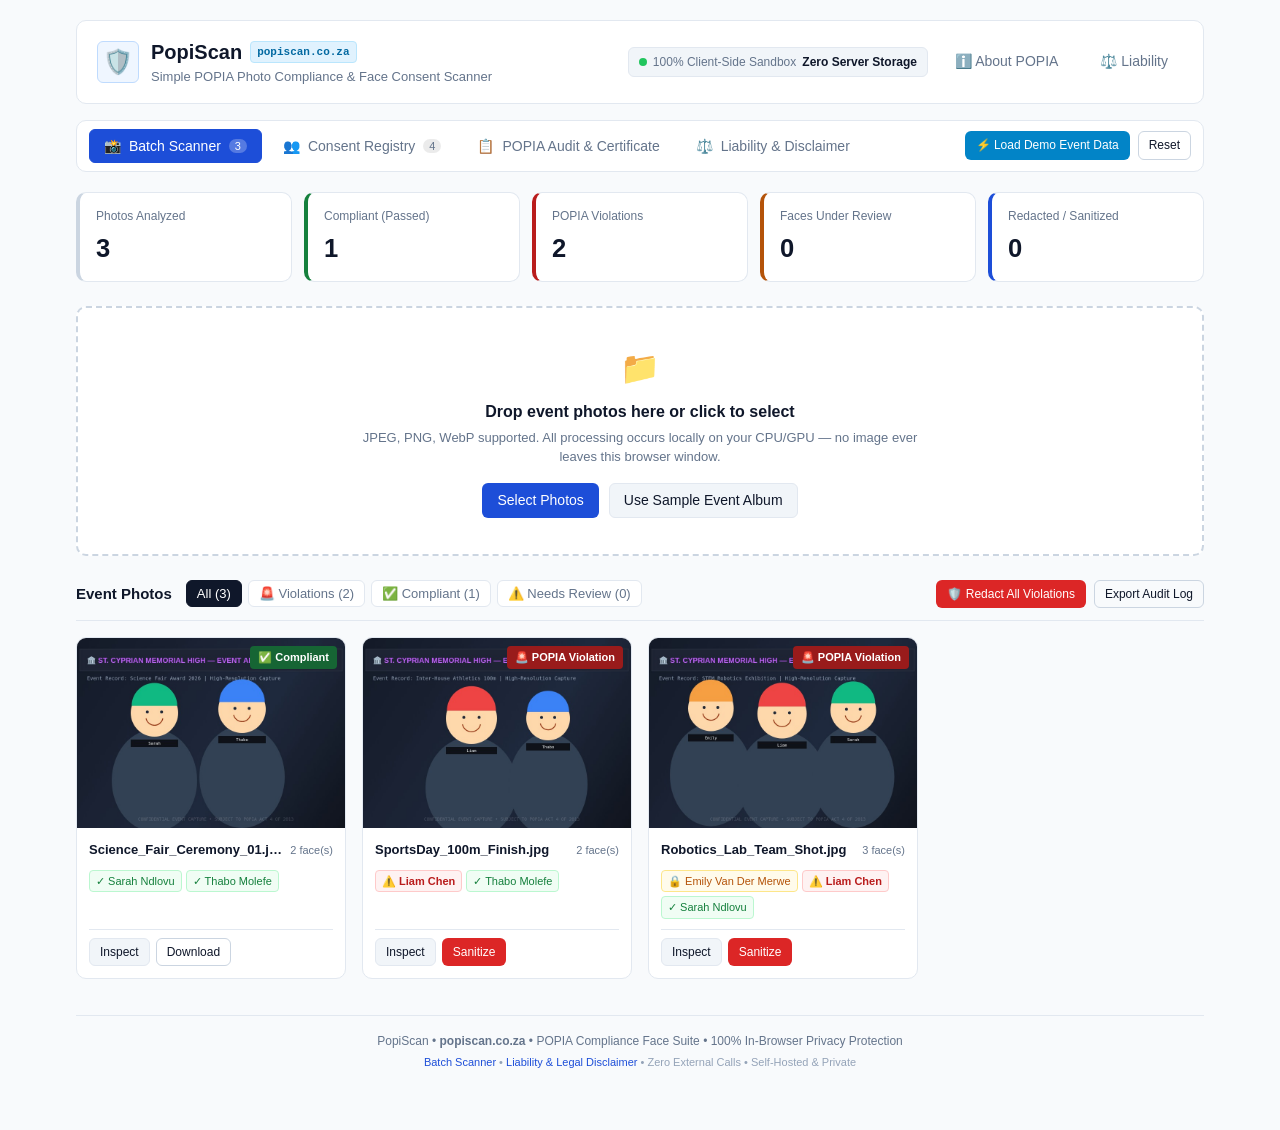
==== site/index.html @ 1ccc49dd "feat: initial commit for popiscan - 100% client-side POPIA compliance scanner" ====
<!DOCTYPE html>
<html lang="en">
<head>
  <meta charset="UTF-8">
  <meta name="viewport" content="width=device-width, initial-scale=1.0">
  <title>PopiScan — POPIA Photo Compliance & Face Consent Scanner</title>
  <meta name="description" content="Simple client-side POPIA photo consent tracker and face compliance scanner. 100% in-browser processing — zero photos or biometric data leave your device.">
  <link rel="stylesheet" href="css/style.css?v=2">
</head>
<body>
  <div class="app-shell">
    <!-- Masthead -->
    <header class="masthead">
      <div class="masthead-inner">
        <div class="brand">
          <div class="brand-icon">🛡️</div>
          <div>
            <div class="brand-name">PopiScan <span class="brand-tag">popiscan.co.za</span></div>
            <div class="brand-sub">Simple POPIA Photo Compliance & Face Consent Scanner</div>
          </div>
        </div>
        <div class="header-status">
          <div class="privacy-badge">
            <span class="status-pulse"></span>
            <span>100% Client-Side Sandbox</span>
            <span class="privacy-pill">Zero Server Storage</span>
          </div>
          <button id="btn-about" class="btn btn-ghost" title="About & Architecture">ℹ️ About POPIA</button>
          <a href="liability.html" class="btn btn-ghost" title="Legal Disclaimer & Liability Notice">⚖️ Liability</a>
        </div>
      </div>
    </header>

    <!-- Navigation Bar / Mode Tabs -->
    <nav class="subnav">
      <div class="nav-tabs">
        <button class="tab-btn active" data-tab="scanner">
          <span class="tab-icon">📸</span> Batch Scanner
          <span id="badge-scanned-count" class="tab-badge">0</span>
        </button>
        <button class="tab-btn" data-tab="roster">
          <span class="tab-icon">👥</span> Consent Registry
          <span id="badge-roster-count" class="tab-badge">0</span>
        </button>
        <button class="tab-btn" data-tab="audit">
          <span class="tab-icon">📋</span> POPIA Audit & Certificate
        </button>
        <button class="tab-btn" data-tab="liability">
          <span class="tab-icon">⚖️</span> Liability &amp; Disclaimer
        </button>
      </div>
      <div class="quick-actions">
        <button id="btn-load-demo" class="btn btn-accent btn-sm">⚡ Load Demo Event Data</button>
        <button id="btn-clear-all" class="btn btn-outline btn-sm">Reset</button>
      </div>
    </nav>

    <!-- Metrics Bar -->
    <section class="metrics-bar">
      <div class="metric-card">
        <span class="metric-label">Photos Analyzed</span>
        <span id="metric-total-photos" class="metric-val">0</span>
      </div>
      <div class="metric-card metric-success">
        <span class="metric-label">Compliant (Passed)</span>
        <span id="metric-passed-photos" class="metric-val">0</span>
      </div>
      <div class="metric-card metric-danger">
        <span class="metric-label">POPIA Violations</span>
        <span id="metric-violation-photos" class="metric-val">0</span>
      </div>
      <div class="metric-card metric-warning">
        <span class="metric-label">Faces Under Review</span>
        <span id="metric-unknown-faces" class="metric-val">0</span>
      </div>
      <div class="metric-card metric-info">
        <span class="metric-label">Redacted / Sanitized</span>
        <span id="metric-redacted-photos" class="metric-val">0</span>
      </div>
    </section>

    <!-- Main Content Panels -->
    <main class="main-content">
      <!-- TAB 1: BATCH SCANNER -->
      <section id="panel-scanner" class="tab-panel active">
        <!-- Upload Zone -->
        <div class="upload-container">
          <div id="drop-zone" class="drop-zone">
            <div class="drop-icon">📁</div>
            <div class="drop-title">Drop event photos here or click to select</div>
            <p class="drop-desc">JPEG, PNG, WebP supported. All processing occurs locally on your CPU/GPU — no image ever leaves this browser window.</p>
            <div class="drop-buttons">
              <label for="file-input" class="btn btn-primary">
                <span>Select Photos</span>
                <input type="file" id="file-input" multiple accept="image/*" style="display: none;">
              </label>
              <button id="btn-demo-photos-only" class="btn btn-secondary">Use Sample Event Album</button>
            </div>
          </div>
        </div>

        <!-- Scanning Progress Bar -->
        <div id="scan-progress-container" class="progress-bar-container" style="display: none;">
          <div class="progress-label">
            <span id="scan-progress-text">Scanning faces across photos...</span>
            <span id="scan-progress-pct">0%</span>
          </div>
          <div class="progress-track">
            <div id="scan-progress-fill" class="progress-fill" style="width: 0%;"></div>
          </div>
        </div>

        <!-- Filter / Filter Controls -->
        <div class="toolbar">
          <div class="toolbar-left">
            <span class="toolbar-title">Event Photos</span>
            <div class="filter-group">
              <button class="btn-filter active" data-filter="all">All (<span id="filter-count-all">0</span>)</button>
              <button class="btn-filter" data-filter="violation">🚨 Violations (<span id="filter-count-violation">0</span>)</button>
              <button class="btn-filter" data-filter="passed">✅ Compliant (<span id="filter-count-passed">0</span>)</button>
              <button class="btn-filter" data-filter="review">⚠️ Needs Review (<span id="filter-count-review">0</span>)</button>
            </div>
          </div>
          <div class="toolbar-right">
            <button id="btn-bulk-redact" class="btn btn-danger btn-sm" disabled>🛡️ Redact All Violations</button>
            <button id="btn-export-audit-top" class="btn btn-outline btn-sm">Export Audit Log</button>
          </div>
        </div>

        <!-- Photo Grid -->
        <div id="photo-grid" class="photo-grid">
          <div class="empty-state">
            <div class="empty-icon">📷</div>
            <div class="empty-title">No photos loaded yet</div>
            <p class="empty-desc">Upload photos above or click <strong>"Load Demo Event Data"</strong> to test the real-time compliance scanner with preconfigured sample subjects and event pictures.</p>
          </div>
        </div>
      </section>

      <!-- TAB 2: CONSENT REGISTRY (ROSTER) -->
      <section id="panel-roster" class="tab-panel">
        <div class="roster-header">
          <div>
            <h2>POPIA Consent Registry</h2>
            <p class="section-desc">Manage individuals, minors, and their formal photo consent preferences (Section 11 & Section 35 POPIA).</p>
          </div>
          <div class="roster-actions">
            <button id="btn-add-subject-modal" class="btn btn-primary btn-sm">+ Register Subject</button>
            <button id="btn-load-sample-roster" class="btn btn-outline btn-sm">Reload Default Roster</button>
          </div>
        </div>

        <!-- Roster Search & Stats -->
        <div class="roster-filters">
          <input type="text" id="roster-search" class="input-search" placeholder="Search subjects by name or ID...">
          <div class="roster-legend">
            <span class="legend-item"><span class="dot dot-green"></span> Consented (Full Media)</span>
            <span class="legend-item"><span class="dot dot-amber"></span> Internal Use Only</span>
            <span class="legend-item"><span class="dot dot-red"></span> Opted Out / Restricted</span>
          </div>
        </div>

        <!-- Roster Grid -->
        <div id="roster-grid" class="roster-grid"></div>
      </section>

      <!-- TAB 3: POPIA AUDIT CERTIFICATE -->
      <section id="panel-audit" class="tab-panel">
        <div class="audit-container">
          <div class="audit-card">
            <div class="audit-header">
              <div class="audit-badge">Official Record</div>
              <h2>POPIA Compliance Verification Certificate</h2>
              <p class="audit-timestamp" id="audit-timestamp">Generated on: Sept 8, 2026</p>
            </div>

            <div class="audit-summary-grid">
              <div class="audit-item">
                <span class="audit-k">Organization / Controller</span>
                <span class="audit-v">Local Organization / School Event</span>
              </div>
              <div class="audit-item">
                <span class="audit-k">Legal Standard</span>
                <span class="audit-v">POPIA Act 4 of 2013 (RSA) & Sect 35 (Minors)</span>
              </div>
              <div class="audit-item">
                <span class="audit-k">Architectural Ingestion Model</span>
                <span class="audit-v text-success">Zero-Knowledge Client Sandbox (0 Biometrics Stored Externally)</span>
              </div>
              <div class="audit-item">
                <span class="audit-k">Compliance Status</span>
                <span id="audit-status-badge" class="badge-status">Pending Scan</span>
              </div>
            </div>

            <h3>Scan Activity & Action Log</h3>
            <div class="table-responsive">
              <table class="audit-table">
                <thead>
                  <tr>
                    <th>Photo Name</th>
                    <th>Faces Detected</th>
                    <th>Matched Subjects</th>
                    <th>Consent Result</th>
                    <th>Compliance Action</th>
                  </tr>
                </thead>
                <tbody id="audit-log-body">
                  <tr>
                    <td colspan="5" style="text-align: center; color: var(--text-muted);">No scan logs yet. Run a batch scan to populate audit data.</td>
                  </tr>
                </tbody>
              </table>
            </div>

            <!-- Statutory Compliance & Liability Notice -->
            <div class="legal-alert-box" style="margin-top: 24px; margin-bottom: 20px;">
              <div class="legal-alert-title">
                <span>⚠️</span>
                <span>Statutory Compliance &amp; Operational Liability Notice</span>
              </div>
              <div class="legal-alert-desc">
                This verification certificate and log are generated purely as an operational tracking aid on an <strong>"AS IS"</strong> basis without warranty. This system does not constitute formal legal counsel or statutory clearance under South African POPIA Act 4 of 2013. The responsible party bears sole legal liability for media publication, guardian consent, and records veracity.
                <a href="liability.html" target="_blank" class="footer-link" style="font-weight: 600; margin-left: 4px;">Read Full Liability Disclaimer &rarr;</a>
              </div>
            </div>

            <div class="audit-footer-actions">
              <button id="btn-download-audit-json" class="btn btn-outline">Export Audit JSON</button>
              <button id="btn-print-audit" class="btn btn-primary">Print / Save as PDF Certificate</button>
            </div>
          </div>
        </div>
      </section>

      <!-- TAB 4: LEGAL & LIABILITY DISCLAIMER -->
      <section id="panel-liability" class="tab-panel">
        <div class="legal-container">
          <div class="legal-card">
            <div class="legal-header">
              <div style="display: flex; justify-content: space-between; align-items: flex-start; flex-wrap: wrap; gap: 10px;">
                <div>
                  <span class="legal-badge">Legal Notice &amp; Terms of Use</span>
                  <h2>Legal Disclaimer &amp; Limitation of Liability</h2>
                  <p class="legal-subtitle">Standard Operational Disclaimer, Algorithmic Limits &amp; POPIA Act 4 of 2013 Notice</p>
                </div>
                <a href="liability.html" target="_blank" class="btn btn-outline btn-sm">Open Standalone Page ↗</a>
              </div>
            </div>

            <!-- Prominent Executive Warning Box -->
            <div class="legal-alert-box">
              <div class="legal-alert-title">
                <span>⚠️</span>
                <span>Plain-Language Notice: Don't Rely Blindly On This — It's Just To Help (As-Is)</span>
              </div>
              <div class="legal-alert-desc">
                <strong>PopiScan is provided strictly on an "AS IS" and "AS AVAILABLE" basis without warranty of any kind.</strong> It is designed to assist event organizers, schools, and photographers with internal consent bookkeeping. It is <em>not</em> legal advice, <em>not</em> a substitute for an Information Officer audit, and provides <em>no statutory warranty or immunity</em>. Facial detection is probabilistic and subject to false negatives. You and your organization are solely responsible for obtaining valid consent and deciding which photos are published.
              </div>
            </div>

            <div class="legal-section">
              <h3>1. Provision of Software "As Is" &amp; No Warranty</h3>
              <p>PopiScan (popiscan.co.za) is provided free of charge on an <strong>"AS IS"</strong> and <strong>"AS AVAILABLE"</strong> basis. The authors and operators disclaim all express, implied, and statutory warranties, including warranties of merchantability, fitness for a particular purpose, non-infringement, algorithmic accuracy, and uninterrupted operation.</p>
              <div class="legal-caps-box">
                YOU ASSUME TOTAL RESPONSIBILITY AND RISK FOR YOUR USE OF THIS SOFTWARE. NO WARRANTY IS MADE THAT SCANNING WILL DETECT EVERY FACE OR MEET REGULATORY REQUIREMENTS.
              </div>
            </div>

            <div class="legal-section">
              <h3>2. Operational Aid Only — Not Legal Advice</h3>
              <p>PopiScan is not a law firm or registered regulatory body. Status badges ("Compliant", "Violation", "Review") and generated audit certificates reflect automated heuristics evaluated against local inputs. They do not constitute official statutory certification or legal advice under the Protection of Personal Information Act 4 of 2013 (POPIA).</p>
            </div>

            <div class="legal-section">
              <h3>3. Algorithmic Limitations &amp; Inherent Probabilistic Nature</h3>
              <p>In-browser face detection (Viola-Jones / Haar cascades) is probabilistic. False negatives (missed faces due to lighting, angles, occlusions, sunglasses, headwear, or crowds) and false positives can occur. <strong>Mandatory human visual inspection is required</strong> before publishing or distributing any photograph.</p>
            </div>

            <div class="legal-section">
              <h3>4. Sole Responsibility of the User ("Responsible Party")</h3>
              <p>Under POPIA Section 1, your organization is the legal <strong>Responsible Party</strong>. You hold sole accountability for verifying parental consent for minors (Section 35), managing consent records, honoring opt-outs, and making publishing decisions.</p>
            </div>

            <div class="legal-section">
              <h3>5. Comprehensive Limitation of Liability</h3>
              <p>Under no legal theory (contract, delict, negligence, or statute) shall the developers, contributors, or hosts of PopiScan be liable for:</p>
              <ul>
                <li>Administrative fines or enforcement actions by the Information Regulator of South Africa (including Section 109 fines up to R10,000,000);</li>
                <li>Civil claims, privacy infringement damages, or lawsuits under Section 99 of POPIA;</li>
                <li>Legal defense costs, lost profits, business interruption, or emotional distress damages.</li>
              </ul>
            </div>

            <div class="legal-section">
              <h3>6. 100% Client-Side Architecture &amp; Zero Data Retention</h3>
              <p>All photo processing, face detection, and redaction occur 100% within your web browser's local sandbox memory. No photos, biometric descriptors, or roster records are ever transmitted to or stored on our servers. The site operators never possess your data and are not an "Operator" under POPIA.</p>
            </div>

            <div style="border-top: 1px solid var(--border); padding-top: 16px; display: flex; justify-content: space-between; align-items: center; flex-wrap: wrap; gap: 10px;">
              <a href="liability.html" target="_blank" class="footer-link" style="font-size: 13px; font-weight: 600;">View Complete Legal Terms &amp; Full Text &rarr;</a>
              <button onclick="window.print()" class="btn btn-outline btn-sm">🖨️ Print Disclaimer</button>
            </div>
          </div>
        </div>
      </section>
    </main>

    <!-- Photo Detail / Inspector Modal -->
    <div id="modal-inspector" class="modal-backdrop" style="display: none;">
      <div class="modal-dialog modal-lg">
        <div class="modal-header">
          <div>
            <h3 id="modal-photo-title">Photo Inspector</h3>
            <span id="modal-photo-badge" class="badge-status">Status</span>
          </div>
          <button id="modal-close" class="modal-close-btn">&times;</button>
        </div>
        <div class="modal-body inspector-body">
          <div class="inspector-canvas-wrap">
            <canvas id="inspector-canvas"></canvas>
          </div>
          <div class="inspector-sidebar">
            <h4>Detected Faces</h4>
            <div id="inspector-face-list" class="face-list"></div>
            <div class="redaction-controls">
              <h4>Sanitization & Redaction</h4>
              <p class="control-desc">Instantly blur or mask non-consenting individuals to make this photo POPIA compliant for public release.</p>
              <div class="redact-btn-group">
                <button id="btn-redact-blur" class="btn btn-outline btn-sm">Blur Faces</button>
                <button id="btn-redact-mask" class="btn btn-outline btn-sm">Black Bar</button>
                <button id="btn-redact-pixel" class="btn btn-outline btn-sm">Pixelate</button>
                <button id="btn-redact-reset" class="btn btn-ghost btn-sm">Reset</button>
              </div>
              <button id="btn-download-inspected" class="btn btn-primary" style="width: 100%; margin-top: 12px;">⬇️ Download Compliant Photo</button>
            </div>
          </div>
        </div>
      </div>
    </div>

    <!-- Add Subject Modal -->
    <div id="modal-add-subject" class="modal-backdrop" style="display: none;">
      <div class="modal-dialog">
        <div class="modal-header">
          <h3>Register Subject Consent</h3>
          <button id="modal-add-close" class="modal-close-btn">&times;</button>
        </div>
        <form id="form-add-subject" class="modal-body form-body">
          <div class="form-group">
            <label for="sub-name">Full Name</label>
            <input type="text" id="sub-name" class="form-input" placeholder="e.g. Liam Chen" required>
          </div>
          <div class="form-group">
            <label for="sub-id">Identifier / Roll / Student ID</label>
            <input type="text" id="sub-id" class="form-input" placeholder="e.g. STU-2026-088" required>
          </div>
          <div class="form-group">
            <label for="sub-consent">POPIA Consent Preference</label>
            <select id="sub-consent" class="form-input">
              <option value="RESTRICTED">❌ RESTRICTED (Withheld / Do Not Photograph)</option>
              <option value="CONSENTED" selected>✅ CONSENTED (Full Media Release)</option>
              <option value="INTERNAL_ONLY">⚠️ INTERNAL ONLY (Internal Yearbook / School Only)</option>
            </select>
          </div>
          <div class="form-group">
            <label for="sub-notes">Consent Notes / Legal Guardian</label>
            <input type="text" id="sub-notes" class="form-input" placeholder="e.g. Parent requested opt-out under Section 35">
          </div>
          <div class="form-group">
            <label>Reference Face Photo</label>
            <input type="file" id="sub-photo-input" accept="image/*" class="form-input">
            <div id="sub-photo-preview" class="avatar-preview-box">No photo chosen</div>
          </div>
          <div class="form-actions">
            <button type="button" id="btn-cancel-add-subject" class="btn btn-ghost">Cancel</button>
            <button type="submit" class="btn btn-primary">Save to Registry</button>
          </div>
        </form>
      </div>
    </div>

    <!-- About / POPIA Architecture Modal -->
    <div id="modal-about" class="modal-backdrop" style="display: none;">
      <div class="modal-dialog">
        <div class="modal-header">
          <h3>Why Browser-First POPIA Compliance?</h3>
          <button id="modal-about-close" class="modal-close-btn">&times;</button>
        </div>
        <div class="modal-body about-content">
          <p><strong>PopiScan</strong> (popiscan.co.za) is built on a 100% zero-knowledge client architecture:</p>
          <ul class="about-points">
            <li><strong>Zero Server Liability:</strong> Traditional face recognition requires uploading sensitive biometric images of children and staff to a cloud server, creating massive POPIA Section 19 security risk and data breach liability.</li>
            <li><strong>100% Client-Side Processing:</strong> All facial feature detection, matching against your local roster, and privacy redaction happen strictly within your browser sandbox via WebAssembly and HTML5 Canvas.</li>
            <li><strong>POPIA Section 35 Strict Adherence:</strong> Special personal information (biometric data of minors) is never transmitted across the network, stored in a remote database, or processed by third-party APIs.</li>
            <li><strong>Immediate Anonymization:</strong> Flagged non-consenting individuals can be blurred, masked, or pixelated in one click before event photos are published or shared.</li>
            <li><strong>Operational Assistance Only:</strong> Provided strictly "as-is" without warranty. See our <a href="liability.html" class="footer-link">Liability &amp; Legal Disclaimer</a> for full statutory terms.</li>
          </ul>
        </div>
      </div>
    </div>

    <!-- Footer -->
    <footer class="app-footer">
      <div>PopiScan • <strong>popiscan.co.za</strong> • POPIA Compliance Face Suite • 100% In-Browser Privacy Protection</div>
      <div class="footer-links">
        <a href="index.html" class="footer-link">Batch Scanner</a> • 
        <a href="liability.html" class="footer-link">Liability &amp; Legal Disclaimer</a> • 
        <span>Zero External Calls</span> • 
        <span>Self-Hosted &amp; Private</span>
      </div>
    </footer>
  </div>

  <!-- Face Detection & Tracking Scripts -->
  <script src="js/vendor/tracking-min.js"></script>
  <script src="js/vendor/face-min.js"></script>
  <!-- Application Logic -->
  <script src="js/popia-engine.js"></script>
</body>
</html>
---- site/css/style.css ----
/* ==========================================================================
   PopiScan — Simple, Functional, What-You-See-Is-What-You-Get Stylesheet
   No flashy gimmicks, no complex CSS, fast native rendering.
   ========================================================================== */

:root {
  --bg-page: #f8fafc;
  --bg-surface: #ffffff;
  --bg-subtle: #f1f5f9;
  --border: #e2e8f0;
  --border-dark: #cbd5e1;
  
  --text: #0f172a;
  --text-muted: #64748b;
  --text-dim: #94a3b8;
  
  --primary: #1d4ed8;
  --primary-hover: #1e40af;
  --primary-light: #eff6ff;
  
  --success: #15803d;
  --success-bg: #f0fdf4;
  --success-border: #bbf7d0;
  
  --danger: #b91c1c;
  --danger-bg: #fef2f2;
  --danger-border: #fecaca;
  
  --warning: #b45309;
  --warning-bg: #fffbeb;
  --warning-border: #fde68a;
  
  --radius: 6px;
  --radius-lg: 10px;
  --font: -apple-system, BlinkMacSystemFont, "Segoe UI", Roboto, Helvetica, Arial, sans-serif;
  --mono: ui-monospace, SFMono-Regular, Menlo, Monaco, Consolas, monospace;
}

*, *::before, *::after {
  box-sizing: border-box;
  margin: 0;
  padding: 0;
}

body {
  font-family: var(--font);
  background-color: var(--bg-page);
  color: var(--text);
  line-height: 1.5;
  font-size: 15px;
  -webkit-font-smoothing: antialiased;
}

/* Remove decorative background grid */
.bg-grid {
  display: none !important;
}

.app-shell {
  max-width: 1160px;
  margin: 0 auto;
  padding: 20px 16px 60px;
}

/* ---------------- Header ---------------- */
.masthead {
  background: var(--bg-surface);
  border: 1px solid var(--border);
  border-radius: var(--radius-lg);
  padding: 16px 20px;
  margin-bottom: 16px;
}

.masthead-inner {
  display: flex;
  justify-content: space-between;
  align-items: center;
  flex-wrap: wrap;
  gap: 12px;
}

.brand {
  display: flex;
  align-items: center;
  gap: 12px;
}

.brand-icon {
  font-size: 24px;
  width: 42px;
  height: 42px;
  display: flex;
  align-items: center;
  justify-content: center;
  background: var(--primary-light);
  border: 1px solid #bfdbfe;
  border-radius: var(--radius);
}

.brand-name {
  font-size: 1.25rem;
  font-weight: 700;
  color: var(--text);
  display: flex;
  align-items: center;
  gap: 8px;
}

.brand-tag {
  font-size: 11px;
  font-weight: 600;
  font-family: var(--mono);
  background: #e0f2fe;
  color: #0369a1;
  padding: 2px 6px;
  border-radius: 4px;
  border: 1px solid #bae6fd;
}

.brand-sub {
  font-size: 13px;
  color: var(--text-muted);
}

.header-status {
  display: flex;
  align-items: center;
  gap: 12px;
}

.privacy-badge {
  display: inline-flex;
  align-items: center;
  gap: 6px;
  background: var(--bg-subtle);
  border: 1px solid var(--border);
  padding: 5px 10px;
  border-radius: var(--radius);
  font-size: 12px;
  color: var(--text-muted);
}

.status-pulse {
  width: 8px;
  height: 8px;
  background: #22c55e;
  border-radius: 50%;
  display: inline-block;
}

.privacy-pill {
  font-weight: 600;
  color: var(--text);
}

/* ---------------- Navigation Tabs ---------------- */
.subnav {
  display: flex;
  justify-content: space-between;
  align-items: center;
  flex-wrap: wrap;
  gap: 12px;
  margin-bottom: 20px;
  background: var(--bg-surface);
  border: 1px solid var(--border);
  border-radius: var(--radius-lg);
  padding: 8px 12px;
}

.nav-tabs {
  display: flex;
  gap: 6px;
  flex-wrap: wrap;
}

.tab-btn {
  background: transparent;
  border: 1px solid transparent;
  padding: 8px 14px;
  font-size: 14px;
  font-weight: 500;
  color: var(--text-muted);
  border-radius: var(--radius);
  cursor: pointer;
  display: inline-flex;
  align-items: center;
  gap: 8px;
}

.tab-btn:hover {
  background: var(--bg-subtle);
  color: var(--text);
}

.tab-btn.active {
  background: var(--primary);
  color: #ffffff;
  border-color: var(--primary);
}

.tab-badge {
  background: rgba(0, 0, 0, 0.08);
  font-size: 11px;
  padding: 1px 6px;
  border-radius: 10px;
}

.tab-btn.active .tab-badge {
  background: rgba(255, 255, 255, 0.25);
  color: #ffffff;
}

.quick-actions {
  display: flex;
  gap: 8px;
}

/* ---------------- Metrics Bar ---------------- */
.metrics-bar {
  display: grid;
  grid-template-columns: repeat(auto-fit, minmax(170px, 1fr));
  gap: 12px;
  margin-bottom: 24px;
}

.metric-card {
  background: var(--bg-surface);
  border: 1px solid var(--border);
  border-radius: var(--radius-lg);
  padding: 14px 16px;
  border-left: 4px solid var(--border-dark);
}

.metric-card.metric-success {
  border-left-color: var(--success);
}

.metric-card.metric-danger {
  border-left-color: var(--danger);
}

.metric-card.metric-warning {
  border-left-color: var(--warning);
}

.metric-card.metric-info {
  border-left-color: var(--primary);
}

.metric-label {
  display: block;
  font-size: 12px;
  font-weight: 500;
  color: var(--text-muted);
  margin-bottom: 4px;
}

.metric-val {
  font-size: 1.6rem;
  font-weight: 700;
  color: var(--text);
}

/* ---------------- Tab Panels ---------------- */
.tab-panel {
  display: none;
}

.tab-panel.active {
  display: block;
}

/* ---------------- Upload Zone ---------------- */
.upload-container {
  margin-bottom: 24px;
}

.drop-zone {
  background: var(--bg-surface);
  border: 2px dashed var(--border-dark);
  border-radius: var(--radius-lg);
  padding: 36px 20px;
  text-align: center;
  cursor: pointer;
  transition: border-color 0.15s, background-color 0.15s;
}

.drop-zone.dragover {
  border-color: var(--primary);
  background: var(--primary-light);
}

.drop-icon {
  font-size: 32px;
  margin-bottom: 8px;
}

.drop-title {
  font-size: 16px;
  font-weight: 600;
  color: var(--text);
  margin-bottom: 4px;
}

.drop-desc {
  font-size: 13px;
  color: var(--text-muted);
  max-width: 580px;
  margin: 0 auto 16px;
}

.drop-buttons {
  display: flex;
  justify-content: center;
  gap: 10px;
  flex-wrap: wrap;
}

/* Progress bar */
.progress-bar-container {
  background: var(--bg-surface);
  border: 1px solid var(--border);
  border-radius: var(--radius);
  padding: 12px 16px;
  margin-bottom: 20px;
}

.progress-label {
  display: flex;
  justify-content: space-between;
  font-size: 13px;
  font-weight: 500;
  margin-bottom: 8px;
}

.progress-track {
  height: 8px;
  background: var(--bg-subtle);
  border-radius: 4px;
  overflow: hidden;
}

.progress-fill {
  height: 100%;
  background: var(--primary);
  transition: width 0.2s ease;
}

/* ---------------- Toolbar ---------------- */
.toolbar {
  display: flex;
  justify-content: space-between;
  align-items: center;
  flex-wrap: wrap;
  gap: 12px;
  margin-bottom: 16px;
  padding-bottom: 12px;
  border-bottom: 1px solid var(--border);
}

.toolbar-left {
  display: flex;
  align-items: center;
  gap: 14px;
  flex-wrap: wrap;
}

.toolbar-title {
  font-weight: 600;
  font-size: 15px;
}

.filter-group {
  display: flex;
  gap: 6px;
  flex-wrap: wrap;
}

.btn-filter {
  background: var(--bg-surface);
  border: 1px solid var(--border);
  padding: 5px 10px;
  font-size: 13px;
  border-radius: var(--radius);
  color: var(--text-muted);
  cursor: pointer;
}

.btn-filter:hover {
  background: var(--bg-subtle);
  color: var(--text);
}

.btn-filter.active {
  background: var(--text);
  color: #ffffff;
  border-color: var(--text);
}

.toolbar-right {
  display: flex;
  gap: 8px;
}

/* ---------------- Photo Grid ---------------- */
.photo-grid {
  display: grid;
  grid-template-columns: repeat(auto-fill, minmax(260px, 1fr));
  gap: 16px;
}

.photo-card {
  background: var(--bg-surface);
  border: 1px solid var(--border);
  border-radius: var(--radius-lg);
  overflow: hidden;
  display: flex;
  flex-direction: column;
}

.photo-thumb-wrap {
  position: relative;
  width: 100%;
  height: 190px;
  background: #000000;
  cursor: pointer;
  overflow: hidden;
}

.photo-thumb-wrap img {
  width: 100%;
  height: 100%;
  object-fit: cover;
  display: block;
}

.photo-status-badge {
  position: absolute;
  top: 8px;
  right: 8px;
  font-size: 11px;
  font-weight: 600;
  padding: 3px 8px;
  border-radius: 4px;
}

.badge-passed {
  background: #166534;
  color: #ffffff;
}

.badge-violation {
  background: #991b1b;
  color: #ffffff;
}

.badge-review {
  background: #92400e;
  color: #ffffff;
}

.badge-redacted {
  background: #1e40af;
  color: #ffffff;
}

.photo-info {
  padding: 12px;
  display: flex;
  flex-direction: column;
  gap: 10px;
  flex: 1;
}

.photo-title-row {
  display: flex;
  justify-content: space-between;
  align-items: center;
  gap: 8px;
}

.photo-filename {
  font-size: 13px;
  font-weight: 600;
  white-space: nowrap;
  overflow: hidden;
  text-overflow: ellipsis;
}

.photo-face-count {
  font-size: 11px;
  color: var(--text-muted);
  white-space: nowrap;
}

.photo-matches-taglist {
  display: flex;
  flex-wrap: wrap;
  gap: 4px;
}

.face-tag {
  font-size: 11px;
  padding: 2px 6px;
  border-radius: 4px;
  font-weight: 500;
  display: inline-flex;
  align-items: center;
  gap: 3px;
}

.face-tag-consented {
  background: var(--success-bg);
  color: var(--success);
  border: 1px solid var(--success-border);
}

.face-tag-restricted {
  background: var(--danger-bg);
  color: var(--danger);
  border: 1px solid var(--danger-border);
  font-weight: 600;
}

.face-tag-unknown {
  background: var(--warning-bg);
  color: var(--warning);
  border: 1px solid var(--warning-border);
}

.photo-card-actions {
  margin-top: auto;
  padding-top: 8px;
  border-top: 1px solid var(--border);
  display: flex;
  gap: 6px;
}

/* ---------------- Empty State ---------------- */
.empty-state {
  grid-column: 1 / -1;
  background: var(--bg-surface);
  border: 1px solid var(--border);
  border-radius: var(--radius-lg);
  padding: 40px 20px;
  text-align: center;
}

.empty-icon {
  font-size: 36px;
  margin-bottom: 8px;
}

.empty-title {
  font-size: 16px;
  font-weight: 600;
  margin-bottom: 6px;
}

.empty-desc {
  font-size: 13px;
  color: var(--text-muted);
  max-width: 480px;
  margin: 0 auto;
}

/* ---------------- Buttons ---------------- */
.btn {
  display: inline-flex;
  align-items: center;
  justify-content: center;
  gap: 6px;
  font-family: inherit;
  font-size: 14px;
  font-weight: 500;
  padding: 8px 14px;
  border-radius: var(--radius);
  border: 1px solid transparent;
  cursor: pointer;
  text-decoration: none;
  line-height: 1.2;
}

.btn-sm {
  font-size: 12px;
  padding: 6px 10px;
}

.btn-primary {
  background: var(--primary);
  color: #ffffff;
}

.btn-primary:hover {
  background: var(--primary-hover);
}

.btn-secondary {
  background: var(--bg-subtle);
  color: var(--text);
  border-color: var(--border);
}

.btn-secondary:hover {
  background: #e2e8f0;
}

.btn-outline {
  background: transparent;
  color: var(--text);
  border-color: var(--border-dark);
}

.btn-outline:hover {
  background: var(--bg-subtle);
}

.btn-ghost {
  background: transparent;
  color: var(--text-muted);
}

.btn-ghost:hover {
  background: var(--bg-subtle);
  color: var(--text);
}

.btn-danger {
  background: #dc2626;
  color: #ffffff;
}

.btn-danger:hover {
  background: #b91c1c;
}

.btn-accent {
  background: #0284c7;
  color: #ffffff;
}

.btn-accent:hover {
  background: #0369a1;
}

.btn:disabled {
  opacity: 0.5;
  cursor: not-allowed;
}

/* ---------------- Roster Panel ---------------- */
.roster-header {
  display: flex;
  justify-content: space-between;
  align-items: center;
  flex-wrap: wrap;
  gap: 12px;
  margin-bottom: 16px;
}

.section-desc {
  font-size: 13px;
  color: var(--text-muted);
}

.roster-actions {
  display: flex;
  gap: 8px;
}

.roster-filters {
  display: flex;
  justify-content: space-between;
  align-items: center;
  flex-wrap: wrap;
  gap: 12px;
  margin-bottom: 16px;
}

.input-search {
  flex: 1;
  min-width: 240px;
  max-width: 400px;
  padding: 8px 12px;
  border: 1px solid var(--border-dark);
  border-radius: var(--radius);
  font-size: 13px;
  background: var(--bg-surface);
}

.roster-legend {
  display: flex;
  gap: 14px;
  font-size: 12px;
  color: var(--text-muted);
}

.legend-item {
  display: inline-flex;
  align-items: center;
  gap: 6px;
}

.dot {
  width: 8px;
  height: 8px;
  border-radius: 50%;
  display: inline-block;
}

.dot-green { background: var(--success); }
.dot-amber { background: var(--warning); }
.dot-red { background: var(--danger); }

.roster-grid {
  display: grid;
  grid-template-columns: repeat(auto-fill, minmax(240px, 1fr));
  gap: 12px;
}

.roster-card {
  background: var(--bg-surface);
  border: 1px solid var(--border);
  border-radius: var(--radius);
  padding: 12px;
  display: flex;
  align-items: center;
  gap: 12px;
  position: relative;
}

.roster-avatar {
  width: 46px;
  height: 46px;
  border-radius: 50%;
  object-fit: cover;
  flex-shrink: 0;
  border: 2px solid var(--border);
}

.roster-avatar.restricted {
  border-color: var(--danger);
}

.roster-avatar.consented {
  border-color: var(--success);
}

.roster-details {
  flex: 1;
  min-width: 0;
}

.roster-name {
  font-size: 14px;
  font-weight: 600;
  white-space: nowrap;
  overflow: hidden;
  text-overflow: ellipsis;
}

.roster-id {
  font-size: 11px;
  color: var(--text-muted);
  font-family: var(--mono);
}

.roster-badge {
  display: inline-block;
  margin-top: 4px;
}

.roster-btn-del {
  background: transparent;
  border: none;
  font-size: 18px;
  color: var(--text-dim);
  cursor: pointer;
  padding: 4px;
  line-height: 1;
}

.roster-btn-del:hover {
  color: var(--danger);
}

/* ---------------- Audit Certificate Panel ---------------- */
.audit-container {
  max-width: 900px;
  margin: 0 auto;
}

.audit-card {
  background: var(--bg-surface);
  border: 1px solid var(--border-dark);
  border-radius: var(--radius-lg);
  padding: 32px;
}

.audit-header {
  text-align: center;
  border-bottom: 2px solid var(--border);
  padding-bottom: 20px;
  margin-bottom: 24px;
}

.audit-badge {
  display: inline-block;
  font-size: 11px;
  font-weight: 700;
  text-transform: uppercase;
  background: #e2e8f0;
  color: #334155;
  padding: 3px 8px;
  border-radius: 4px;
  margin-bottom: 8px;
  font-family: var(--mono);
}

.audit-header h2 {
  font-size: 1.4rem;
  font-weight: 700;
  margin-bottom: 4px;
}

.audit-timestamp {
  font-size: 12px;
  color: var(--text-muted);
}

.audit-summary-grid {
  display: grid;
  grid-template-columns: repeat(auto-fit, minmax(200px, 1fr));
  gap: 16px;
  background: var(--bg-subtle);
  border: 1px solid var(--border);
  border-radius: var(--radius);
  padding: 16px;
  margin-bottom: 24px;
}

.audit-item {
  display: flex;
  flex-direction: column;
  gap: 4px;
}

.audit-k {
  font-size: 11px;
  text-transform: uppercase;
  color: var(--text-muted);
  font-weight: 600;
}

.audit-v {
  font-size: 13px;
  font-weight: 600;
  color: var(--text);
}

.text-success {
  color: var(--success);
}

.audit-card h3 {
  font-size: 14px;
  font-weight: 600;
  margin-bottom: 12px;
  text-transform: uppercase;
  color: var(--text-muted);
}

.table-responsive {
  overflow-x: auto;
  margin-bottom: 24px;
}

.audit-table {
  width: 100%;
  border-collapse: collapse;
  font-size: 13px;
}

.audit-table th, .audit-table td {
  padding: 10px 12px;
  text-align: left;
  border-bottom: 1px solid var(--border);
}

.audit-table th {
  background: var(--bg-subtle);
  font-weight: 600;
  color: var(--text-muted);
  font-size: 12px;
}

.audit-table tr:hover td {
  background: #fafafa;
}

.audit-footer-actions {
  display: flex;
  justify-content: flex-end;
  gap: 10px;
  margin-top: 20px;
  padding-top: 16px;
  border-top: 1px solid var(--border);
}

/* ---------------- Modals ---------------- */
.modal-backdrop {
  position: fixed;
  inset: 0;
  background: rgba(15, 23, 42, 0.55);
  display: flex;
  align-items: center;
  justify-content: center;
  z-index: 100;
  padding: 16px;
}

.modal-dialog {
  background: var(--bg-surface);
  border: 1px solid var(--border-dark);
  border-radius: var(--radius-lg);
  width: 100%;
  max-width: 500px;
  max-height: 90vh;
  overflow-y: auto;
  box-shadow: 0 10px 25px rgba(0, 0, 0, 0.15);
}

.modal-dialog.modal-lg {
  max-width: 960px;
}

.modal-header {
  display: flex;
  justify-content: space-between;
  align-items: center;
  padding: 16px 20px;
  border-bottom: 1px solid var(--border);
}

.modal-header h3 {
  font-size: 16px;
  font-weight: 600;
}

.modal-close-btn {
  background: transparent;
  border: none;
  font-size: 24px;
  color: var(--text-muted);
  cursor: pointer;
  line-height: 1;
}

.modal-close-btn:hover {
  color: var(--text);
}

.modal-body {
  padding: 20px;
}

/* Inspector Layout */
.inspector-body {
  display: grid;
  grid-template-columns: 1.4fr 1fr;
  gap: 20px;
}

@media (max-width: 768px) {
  .inspector-body {
    grid-template-columns: 1fr;
  }
}

.inspector-canvas-wrap {
  background: #000000;
  border-radius: var(--radius);
  display: flex;
  align-items: center;
  justify-content: center;
  min-height: 320px;
  overflow: hidden;
}

#inspector-canvas {
  max-width: 100%;
  max-height: 60vh;
  object-fit: contain;
}

.inspector-sidebar h4 {
  font-size: 13px;
  text-transform: uppercase;
  color: var(--text-muted);
  margin-bottom: 8px;
}

.face-list {
  display: flex;
  flex-direction: column;
  gap: 8px;
  margin-bottom: 20px;
  max-height: 180px;
  overflow-y: auto;
}

.face-item {
  background: var(--bg-subtle);
  border: 1px solid var(--border);
  border-radius: var(--radius);
  padding: 8px 10px;
}

.face-item.restricted {
  border-color: var(--danger-border);
  background: var(--danger-bg);
}

.face-item.consented {
  border-color: var(--success-border);
  background: var(--success-bg);
}

.face-item-name {
  font-size: 13px;
  font-weight: 600;
}

.face-item-status {
  font-size: 11px;
  color: var(--text-muted);
}

.redaction-controls {
  background: var(--bg-subtle);
  border: 1px solid var(--border);
  border-radius: var(--radius);
  padding: 14px;
}

.control-desc {
  font-size: 12px;
  color: var(--text-muted);
  margin-bottom: 12px;
}

.redact-btn-group {
  display: grid;
  grid-template-columns: 1fr 1fr;
  gap: 6px;
}

/* Forms */
.form-group {
  margin-bottom: 14px;
}

.form-group label {
  display: block;
  font-size: 12px;
  font-weight: 600;
  color: var(--text-muted);
  margin-bottom: 4px;
}

.form-input {
  width: 100%;
  padding: 8px 10px;
  border: 1px solid var(--border-dark);
  border-radius: var(--radius);
  font-size: 13px;
  font-family: inherit;
  background: var(--bg-surface);
}

.avatar-preview-box {
  margin-top: 6px;
  padding: 8px;
  border: 1px dashed var(--border-dark);
  border-radius: var(--radius);
  font-size: 12px;
  color: var(--text-muted);
  text-align: center;
}

.form-actions {
  display: flex;
  justify-content: flex-end;
  gap: 8px;
  margin-top: 18px;
}

/* About modal list */
.about-points {
  padding-left: 20px;
  margin-top: 12px;
  display: flex;
  flex-direction: column;
  gap: 10px;
  font-size: 13px;
  line-height: 1.6;
}

/* ---------------- Footer ---------------- */
.app-footer {
  text-align: center;
  font-size: 12px;
  color: var(--text-muted);
  margin-top: 36px;
  padding-top: 16px;
  border-top: 1px solid var(--border);
}

.footer-links {
  margin-top: 4px;
  font-size: 11px;
  color: var(--text-dim);
}

.footer-link,
.footer-links a {
  color: var(--primary);
  text-decoration: none;
  font-weight: 500;
}

.footer-link:hover,
.footer-links a:hover {
  text-decoration: underline;
}

/* ---------------- Legal & Liability ---------------- */
.legal-container {
  max-width: 960px;
  margin: 0 auto;
}

.legal-card {
  background: var(--bg-surface);
  border: 1px solid var(--border-dark);
  border-radius: var(--radius-lg);
  padding: 32px 36px;
}

.legal-header {
  border-bottom: 2px solid var(--border);
  padding-bottom: 20px;
  margin-bottom: 24px;
}

.legal-header h2 {
  font-size: 1.5rem;
  font-weight: 700;
  margin-bottom: 6px;
  color: var(--text);
}

.legal-subtitle {
  font-size: 13px;
  color: var(--text-muted);
}

.legal-badge {
  display: inline-block;
  font-size: 11px;
  font-weight: 700;
  text-transform: uppercase;
  background: var(--warning-bg);
  color: var(--warning);
  border: 1px solid var(--warning-border);
  padding: 3px 8px;
  border-radius: 4px;
  margin-bottom: 10px;
  font-family: var(--mono);
}

.legal-alert-box {
  background: var(--warning-bg);
  border: 1px solid var(--warning-border);
  border-left: 4px solid var(--warning);
  border-radius: var(--radius);
  padding: 16px 20px;
  margin-bottom: 26px;
}

.legal-alert-title {
  font-weight: 700;
  color: var(--warning);
  font-size: 14.5px;
  margin-bottom: 6px;
  display: flex;
  align-items: center;
  gap: 8px;
}

.legal-alert-desc {
  font-size: 13.5px;
  color: #78350f;
  line-height: 1.6;
}

.legal-section {
  margin-bottom: 28px;
}

.legal-section h3 {
  font-size: 15px;
  font-weight: 700;
  color: var(--text);
  margin-bottom: 8px;
  display: flex;
  align-items: center;
  gap: 8px;
}

.legal-section p {
  font-size: 14px;
  color: #334155;
  line-height: 1.65;
  margin-bottom: 10px;
}

.legal-section ul {
  margin-left: 22px;
  margin-bottom: 12px;
  color: #334155;
  font-size: 14px;
  line-height: 1.65;
}

.legal-section ul li {
  margin-bottom: 6px;
}

.legal-caps-box {
  background: var(--bg-subtle);
  border: 1px solid var(--border);
  border-radius: var(--radius);
  padding: 14px 16px;
  font-family: var(--mono);
  font-size: 12px;
  line-height: 1.6;
  color: #1e293b;
  margin-top: 8px;
  margin-bottom: 12px;
}

.legal-quick-nav {
  display: flex;
  flex-wrap: wrap;
  gap: 8px;
  margin-bottom: 24px;
  padding-bottom: 16px;
  border-bottom: 1px dashed var(--border);
}

.legal-nav-tag {
  font-size: 12px;
  color: var(--primary);
  background: var(--primary-light);
  padding: 4px 10px;
  border-radius: 4px;
  text-decoration: none;
  font-weight: 500;
}

.legal-nav-tag:hover {
  background: #dbeafe;
}

/* Print Styles */
@media print {
  body {
    background: #ffffff;
  }
  .masthead, .subnav, .metrics-bar, .upload-container, .toolbar, .app-footer, .audit-footer-actions, .quick-actions {
    display: none !important;
  }
  .audit-card, .legal-card {
    border: none;
    padding: 0;
  }
}
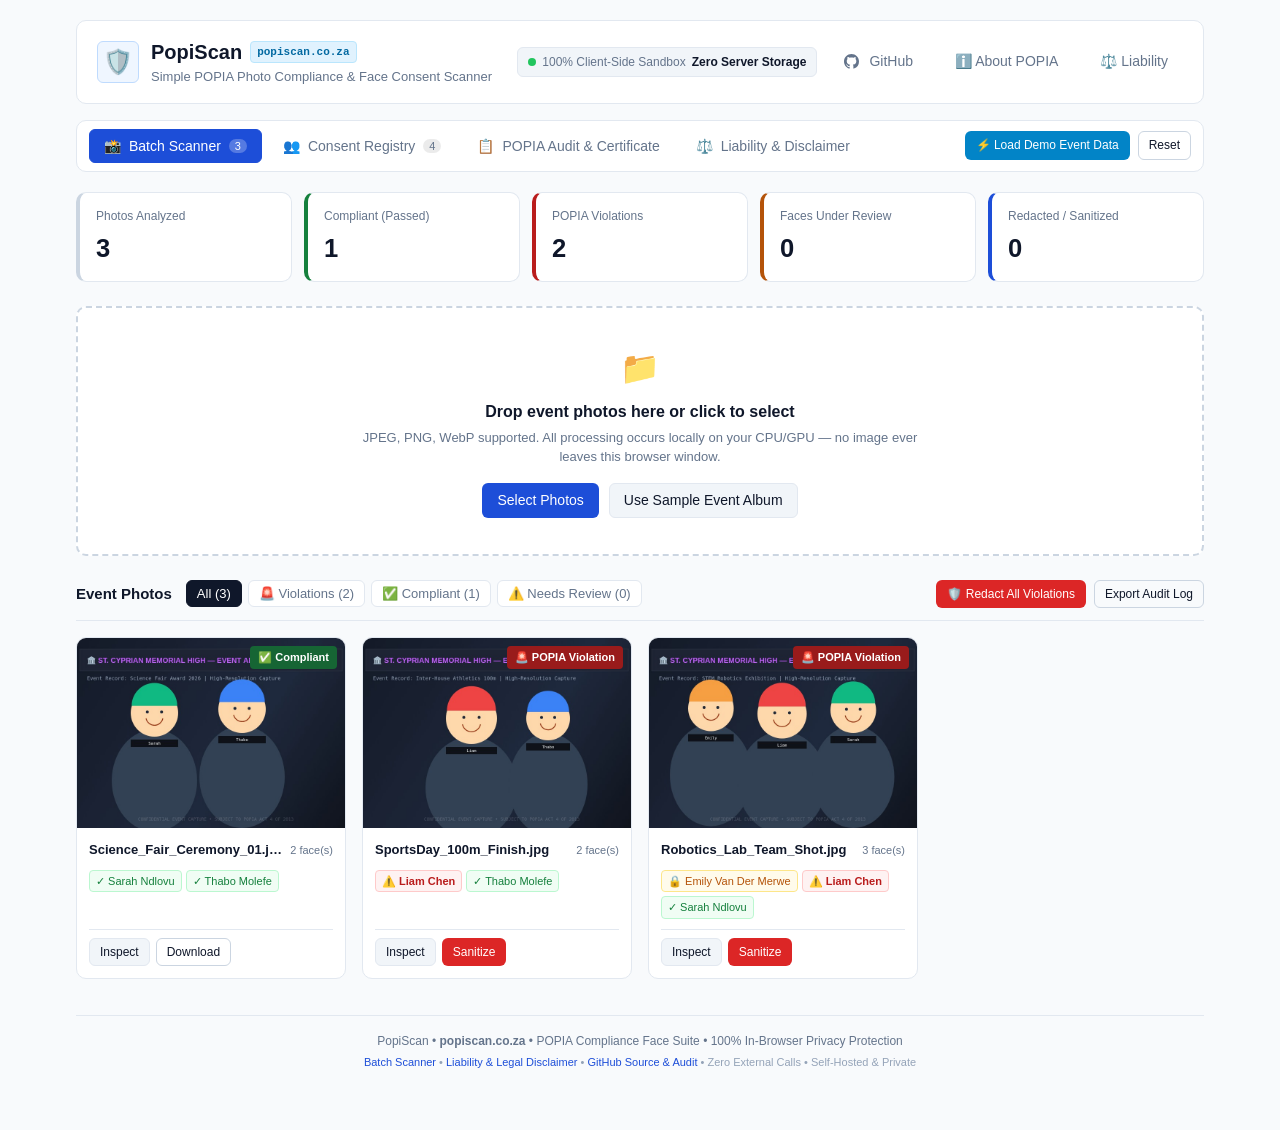
==== commit 9933021c: "feat: add GitHub audit links to header, modals, legal notices, and footer" ====
--- a/site/index.html
+++ b/site/index.html
@@ -25,6 +25,10 @@
             <span>100% Client-Side Sandbox</span>
             <span class="privacy-pill">Zero Server Storage</span>
           </div>
+          <a href="https://github.com/methinked/popiscan" target="_blank" rel="noopener noreferrer" class="btn btn-ghost" title="Source Code & Security Audit on GitHub">
+            <svg width="15" height="15" viewBox="0 0 24 24" fill="currentColor" style="display: inline-block; vertical-align: -2px; margin-right: 4px;" aria-hidden="true"><path d="M12 0C5.37 0 0 5.37 0 12c0 5.31 3.435 9.795 8.205 11.385.6.105.825-.255.825-.57 0-.285-.015-1.23-.015-2.235-3.015.555-3.795-.735-4.035-1.41-.135-.345-.72-1.41-1.23-1.695-.42-.225-1.02-.78-.015-.795.945-.015 1.62.87 1.845 1.23 1.08 1.815 2.805 1.305 3.495.99.105-.78.42-1.305.765-1.605-2.67-.3-5.46-1.335-5.46-5.925 0-1.305.465-2.385 1.23-3.225-.12-.3-.54-1.53.12-3.18 0 0 1.005-.315 3.3 1.23.96-.27 1.98-.405 3-.405s2.04.135 3 .405c2.295-1.56 3.3-1.23 3.3-1.23.66 1.65.24 2.88.12 3.18.765.84 1.23 1.905 1.23 3.225 0 4.605-2.805 5.625-5.475 5.925.435.375.81 1.095.81 2.22 0 1.605-.015 2.895-.015 3.3 0 .315.225.69.825.57A12.02 12.02 0 0024 12c0-6.63-5.37-12-12-12z"/></svg>
+            GitHub
+          </a>
           <button id="btn-about" class="btn btn-ghost" title="About & Architecture">ℹ️ About POPIA</button>
           <a href="liability.html" class="btn btn-ghost" title="Legal Disclaimer & Liability Notice">⚖️ Liability</a>
         </div>
@@ -220,7 +224,7 @@
                 <span>Statutory Compliance &amp; Operational Liability Notice</span>
               </div>
               <div class="legal-alert-desc">
-                This verification certificate and log are generated purely as an operational tracking aid on an <strong>"AS IS"</strong> basis without warranty. This system does not constitute formal legal counsel or statutory clearance under South African POPIA Act 4 of 2013. The responsible party bears sole legal liability for media publication, guardian consent, and records veracity.
+                This verification certificate and log are generated purely as an operational tracking aid on an <strong>"AS IS"</strong> basis without warranty. This system does not constitute formal legal counsel or statutory clearance under South African POPIA Act 4 of 2013. The responsible party bears sole legal liability for media publication, guardian consent, and records veracity. Client-side source code is open for independent audit on <a href="https://github.com/methinked/popiscan" target="_blank" rel="noopener noreferrer" class="footer-link" style="font-weight: 600;">GitHub</a>.
                 <a href="liability.html" target="_blank" class="footer-link" style="font-weight: 600; margin-left: 4px;">Read Full Liability Disclaimer &rarr;</a>
               </div>
             </div>
@@ -294,7 +298,7 @@
 
             <div class="legal-section">
               <h3>6. 100% Client-Side Architecture &amp; Zero Data Retention</h3>
-              <p>All photo processing, face detection, and redaction occur 100% within your web browser's local sandbox memory. No photos, biometric descriptors, or roster records are ever transmitted to or stored on our servers. The site operators never possess your data and are not an "Operator" under POPIA.</p>
+              <p>All photo processing, face detection, and redaction occur 100% within your web browser's local sandbox memory. No photos, biometric descriptors, or roster records are ever transmitted to or stored on our servers. The site operators never possess your data and are not an "Operator" under POPIA. The complete client-side source code is open for independent security audits on <a href="https://github.com/methinked/popiscan" target="_blank" rel="noopener noreferrer" class="footer-link" style="font-weight: 600;">GitHub</a> under GPLv3.</p>
             </div>
 
             <div style="border-top: 1px solid var(--border); padding-top: 16px; display: flex; justify-content: space-between; align-items: center; flex-wrap: wrap; gap: 10px;">
@@ -392,6 +396,7 @@
           <ul class="about-points">
             <li><strong>Zero Server Liability:</strong> Traditional face recognition requires uploading sensitive biometric images of children and staff to a cloud server, creating massive POPIA Section 19 security risk and data breach liability.</li>
             <li><strong>100% Client-Side Processing:</strong> All facial feature detection, matching against your local roster, and privacy redaction happen strictly within your browser sandbox via WebAssembly and HTML5 Canvas.</li>
+            <li><strong>Open Source &amp; Auditable:</strong> The entire codebase is open source under GPLv3 and available for independent security audit on <a href="https://github.com/methinked/popiscan" target="_blank" rel="noopener noreferrer" class="footer-link">GitHub</a>.</li>
             <li><strong>POPIA Section 35 Strict Adherence:</strong> Special personal information (biometric data of minors) is never transmitted across the network, stored in a remote database, or processed by third-party APIs.</li>
             <li><strong>Immediate Anonymization:</strong> Flagged non-consenting individuals can be blurred, masked, or pixelated in one click before event photos are published or shared.</li>
             <li><strong>Operational Assistance Only:</strong> Provided strictly "as-is" without warranty. See our <a href="liability.html" class="footer-link">Liability &amp; Legal Disclaimer</a> for full statutory terms.</li>
@@ -406,6 +411,7 @@
       <div class="footer-links">
         <a href="index.html" class="footer-link">Batch Scanner</a> • 
         <a href="liability.html" class="footer-link">Liability &amp; Legal Disclaimer</a> • 
+        <a href="https://github.com/methinked/popiscan" target="_blank" rel="noopener noreferrer" class="footer-link">GitHub Source &amp; Audit</a> • 
         <span>Zero External Calls</span> • 
         <span>Self-Hosted &amp; Private</span>
       </div>
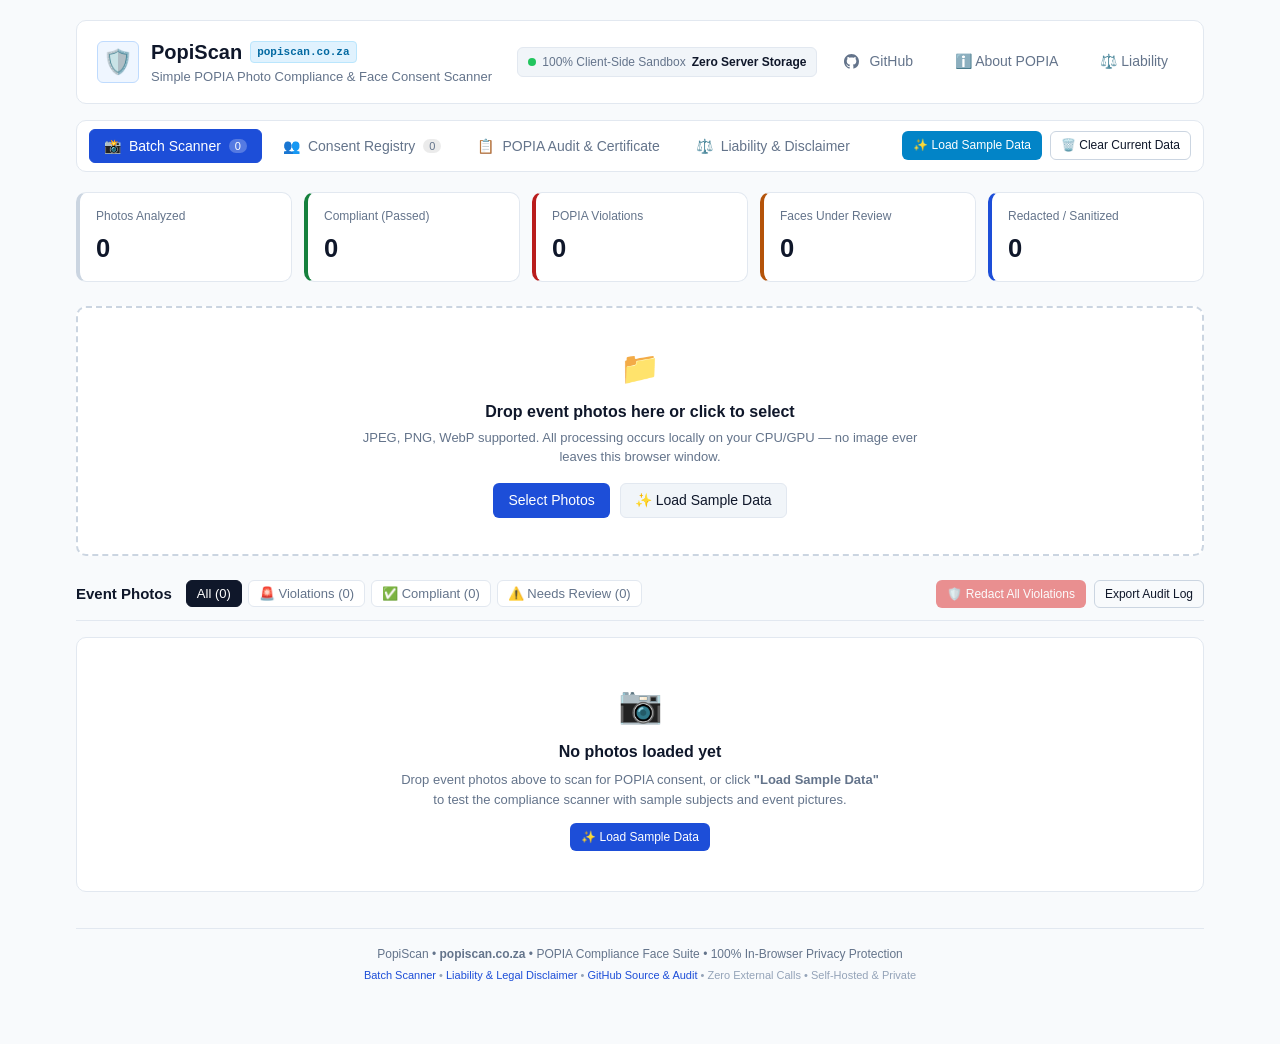
==== commit 704f93c5: "feat: default to fresh clean page load with load sample data and clear data modal" ====
--- a/site/index.html
+++ b/site/index.html
@@ -5,7 +5,7 @@
   <meta name="viewport" content="width=device-width, initial-scale=1.0">
   <title>PopiScan — POPIA Photo Compliance & Face Consent Scanner</title>
   <meta name="description" content="Simple client-side POPIA photo consent tracker and face compliance scanner. 100% in-browser processing — zero photos or biometric data leave your device.">
-  <link rel="stylesheet" href="css/style.css?v=2">
+  <link rel="stylesheet" href="css/style.css?v=3">
 </head>
 <body>
   <div class="app-shell">
@@ -16,7 +16,7 @@
           <div class="brand-icon">🛡️</div>
           <div>
             <div class="brand-name">PopiScan <span class="brand-tag">popiscan.co.za</span></div>
-            <div class="brand-sub">Simple POPIA Photo Compliance & Face Consent Scanner</div>
+            <div class="brand-sub">Simple POPIA Photo Compliance &amp; Face Consent Scanner</div>
           </div>
         </div>
         <div class="header-status">
@@ -54,8 +54,8 @@
         </button>
       </div>
       <div class="quick-actions">
-        <button id="btn-load-demo" class="btn btn-accent btn-sm">⚡ Load Demo Event Data</button>
-        <button id="btn-clear-all" class="btn btn-outline btn-sm">Reset</button>
+        <button id="btn-load-demo" class="btn btn-accent btn-sm" title="Load sample subjects and event photos">✨ Load Sample Data</button>
+        <button id="btn-clear-all" class="btn btn-outline btn-sm" title="Clear current photos or reset workspace">🗑️ Clear Current Data</button>
       </div>
     </nav>
 
@@ -98,7 +98,7 @@
                 <span>Select Photos</span>
                 <input type="file" id="file-input" multiple accept="image/*" style="display: none;">
               </label>
-              <button id="btn-demo-photos-only" class="btn btn-secondary">Use Sample Event Album</button>
+              <button id="btn-demo-photos-only" class="btn btn-secondary">✨ Load Sample Data</button>
             </div>
           </div>
         </div>
@@ -136,7 +136,10 @@
           <div class="empty-state">
             <div class="empty-icon">📷</div>
             <div class="empty-title">No photos loaded yet</div>
-            <p class="empty-desc">Upload photos above or click <strong>"Load Demo Event Data"</strong> to test the real-time compliance scanner with preconfigured sample subjects and event pictures.</p>
+            <p class="empty-desc">Drop event photos above to scan for POPIA consent, or click <strong>"Load Sample Data"</strong> to test the compliance scanner with sample subjects and event pictures.</p>
+            <div style="margin-top: 14px;">
+              <button id="btn-empty-load-demo" class="btn btn-primary btn-sm">✨ Load Sample Data</button>
+            </div>
           </div>
         </div>
       </section>
@@ -150,7 +153,8 @@
           </div>
           <div class="roster-actions">
             <button id="btn-add-subject-modal" class="btn btn-primary btn-sm">+ Register Subject</button>
-            <button id="btn-load-sample-roster" class="btn btn-outline btn-sm">Reload Default Roster</button>
+            <button id="btn-load-sample-roster" class="btn btn-outline btn-sm">Load Sample Roster</button>
+            <button id="btn-clear-roster" class="btn btn-ghost btn-sm" style="color: var(--danger, #ef4444);">Clear Registry</button>
           </div>
         </div>
 
@@ -384,6 +388,40 @@
       </div>
     </div>
 
+    <!-- Clear Current Data Modal -->
+    <div id="modal-clear-data" class="modal-backdrop" style="display: none;">
+      <div class="modal-dialog">
+        <div class="modal-header">
+          <h3>Clear Current Data</h3>
+          <button id="modal-clear-close" class="modal-close-btn">&times;</button>
+        </div>
+        <div class="modal-body">
+          <p style="margin-bottom: 16px; color: var(--text-muted); font-size: 14px;">
+            Choose how you would like to reset your PopiScan workspace:
+          </p>
+          <div class="clear-options-list">
+            <button type="button" id="btn-action-clear-photos" class="clear-choice-card">
+              <div class="clear-choice-icon">📸</div>
+              <div class="clear-choice-info">
+                <div class="clear-choice-title">Clear Scanned Photos Only</div>
+                <div class="clear-choice-desc">Removes all analyzed photos and resets metrics to zero. Keeps your Consent Registry intact.</div>
+              </div>
+            </button>
+            <button type="button" id="btn-action-clear-everything" class="clear-choice-card clear-choice-card-danger">
+              <div class="clear-choice-icon">🗑️</div>
+              <div class="clear-choice-info">
+                <div class="clear-choice-title">Clear Everything (Photos &amp; Registry)</div>
+                <div class="clear-choice-desc">Completely resets PopiScan to a fresh new page. Clears photos, metrics, and removes all saved subjects from local storage.</div>
+              </div>
+            </button>
+          </div>
+          <div class="form-actions" style="margin-top: 20px; justify-content: flex-end;">
+            <button type="button" id="btn-cancel-clear" class="btn btn-ghost">Cancel</button>
+          </div>
+        </div>
+      </div>
+    </div>
+
     <!-- About / POPIA Architecture Modal -->
     <div id="modal-about" class="modal-backdrop" style="display: none;">
       <div class="modal-dialog">
@@ -422,6 +460,6 @@
   <script src="js/vendor/tracking-min.js"></script>
   <script src="js/vendor/face-min.js"></script>
   <!-- Application Logic -->
-  <script src="js/popia-engine.js"></script>
+  <script src="js/popia-engine.js?v=3"></script>
 </body>
 </html>
--- a/site/css/style.css
+++ b/site/css/style.css
@@ -1287,3 +1287,125 @@
   }
 }
 
+/* ---------------- Clear Data Modal & Options ---------------- */
+.clear-options-list {
+  display: flex;
+  flex-direction: column;
+  gap: 12px;
+}
+
+.clear-choice-card {
+  display: flex;
+  align-items: flex-start;
+  gap: 14px;
+  background: var(--bg-surface);
+  border: 1px solid var(--border);
+  border-radius: var(--radius);
+  padding: 14px 16px;
+  text-align: left;
+  cursor: pointer;
+  transition: all 0.15s ease;
+  width: 100%;
+}
+
+.clear-choice-card:hover {
+  background: var(--bg-subtle);
+  border-color: var(--border-dark);
+}
+
+.clear-choice-card-danger:hover {
+  background: var(--danger-bg);
+  border-color: var(--danger-border);
+}
+
+.clear-choice-icon {
+  font-size: 24px;
+  line-height: 1;
+  padding-top: 2px;
+}
+
+.clear-choice-info {
+  flex: 1;
+}
+
+.clear-choice-title {
+  font-weight: 600;
+  font-size: 14px;
+  color: var(--text);
+  margin-bottom: 3px;
+}
+
+.clear-choice-card-danger .clear-choice-title {
+  color: var(--danger);
+}
+
+.clear-choice-desc {
+  font-size: 12px;
+  color: var(--text-muted);
+  line-height: 1.45;
+}
+
+/* ---------------- Toast Notifications ---------------- */
+.app-toast {
+  position: fixed;
+  bottom: 24px;
+  left: 50%;
+  transform: translateX(-50%) translateY(100px);
+  background: #0f172a;
+  color: #ffffff;
+  padding: 10px 20px;
+  border-radius: 9999px;
+  font-size: 13px;
+  font-weight: 500;
+  box-shadow: 0 10px 25px -5px rgba(0, 0, 0, 0.3);
+  z-index: 99999;
+  opacity: 0;
+  pointer-events: none;
+  transition: transform 0.25s cubic-bezier(0.16, 1, 0.3, 1), opacity 0.25s ease;
+  display: flex;
+  align-items: center;
+  gap: 8px;
+}
+
+.app-toast.show {
+  transform: translateX(-50%) translateY(0);
+  opacity: 1;
+}
+
+.app-toast.toast-success {
+  background: #15803d;
+}
+
+.app-toast.toast-danger {
+  background: #b91c1c;
+}
+
+.app-toast.toast-info {
+  background: #0369a1;
+}
+
+@media (max-width: 640px) {
+  .subnav {
+    flex-direction: column;
+    align-items: stretch;
+    gap: 10px;
+  }
+  .nav-tabs {
+    overflow-x: auto;
+    flex-wrap: nowrap;
+    padding-bottom: 4px;
+  }
+  .quick-actions {
+    display: flex;
+    width: 100%;
+    gap: 8px;
+  }
+  .quick-actions .btn {
+    flex: 1;
+    justify-content: center;
+    font-size: 13px;
+    padding: 8px 10px;
+  }
+}
+
+
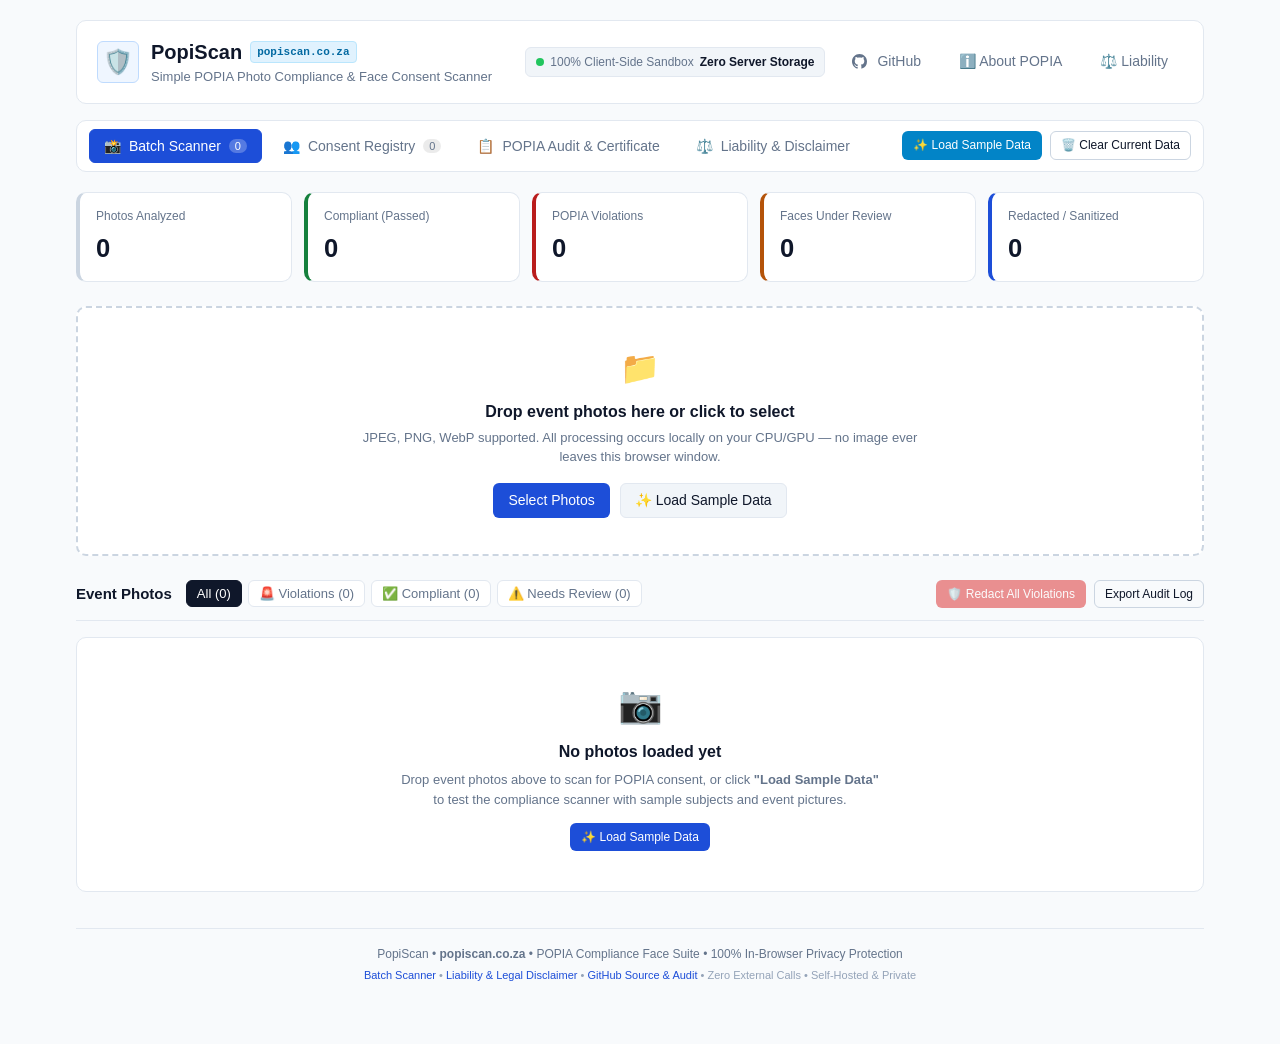
==== commit 06f2e02e: "fix(ui): improve mobile responsiveness, header wrapping, tabs scrolling, and metrics grid" ====
--- a/site/index.html
+++ b/site/index.html
@@ -5,7 +5,7 @@
   <meta name="viewport" content="width=device-width, initial-scale=1.0">
   <title>PopiScan — POPIA Photo Compliance & Face Consent Scanner</title>
   <meta name="description" content="Simple client-side POPIA photo consent tracker and face compliance scanner. 100% in-browser processing — zero photos or biometric data leave your device.">
-  <link rel="stylesheet" href="css/style.css?v=3">
+  <link rel="stylesheet" href="css/style.css?v=4">
 </head>
 <body>
   <div class="app-shell">
@@ -25,12 +25,14 @@
             <span>100% Client-Side Sandbox</span>
             <span class="privacy-pill">Zero Server Storage</span>
           </div>
-          <a href="https://github.com/methinked/popiscan" target="_blank" rel="noopener noreferrer" class="btn btn-ghost" title="Source Code & Security Audit on GitHub">
-            <svg width="15" height="15" viewBox="0 0 24 24" fill="currentColor" style="display: inline-block; vertical-align: -2px; margin-right: 4px;" aria-hidden="true"><path d="M12 0C5.37 0 0 5.37 0 12c0 5.31 3.435 9.795 8.205 11.385.6.105.825-.255.825-.57 0-.285-.015-1.23-.015-2.235-3.015.555-3.795-.735-4.035-1.41-.135-.345-.72-1.41-1.23-1.695-.42-.225-1.02-.78-.015-.795.945-.015 1.62.87 1.845 1.23 1.08 1.815 2.805 1.305 3.495.99.105-.78.42-1.305.765-1.605-2.67-.3-5.46-1.335-5.46-5.925 0-1.305.465-2.385 1.23-3.225-.12-.3-.54-1.53.12-3.18 0 0 1.005-.315 3.3 1.23.96-.27 1.98-.405 3-.405s2.04.135 3 .405c2.295-1.56 3.3-1.23 3.3-1.23.66 1.65.24 2.88.12 3.18.765.84 1.23 1.905 1.23 3.225 0 4.605-2.805 5.625-5.475 5.925.435.375.81 1.095.81 2.22 0 1.605-.015 2.895-.015 3.3 0 .315.225.69.825.57A12.02 12.02 0 0024 12c0-6.63-5.37-12-12-12z"/></svg>
-            GitHub
-          </a>
-          <button id="btn-about" class="btn btn-ghost" title="About & Architecture">ℹ️ About POPIA</button>
-          <a href="liability.html" class="btn btn-ghost" title="Legal Disclaimer & Liability Notice">⚖️ Liability</a>
+          <div class="header-links">
+            <a href="https://github.com/methinked/popiscan" target="_blank" rel="noopener noreferrer" class="btn btn-ghost" title="Source Code & Security Audit on GitHub">
+              <svg width="15" height="15" viewBox="0 0 24 24" fill="currentColor" style="display: inline-block; vertical-align: -2px; margin-right: 4px;" aria-hidden="true"><path d="M12 0C5.37 0 0 5.37 0 12c0 5.31 3.435 9.795 8.205 11.385.6.105.825-.255.825-.57 0-.285-.015-1.23-.015-2.235-3.015.555-3.795-.735-4.035-1.41-.135-.345-.72-1.41-1.23-1.695-.42-.225-1.02-.78-.015-.795.945-.015 1.62.87 1.845 1.23 1.08 1.815 2.805 1.305 3.495.99.105-.78.42-1.305.765-1.605-2.67-.3-5.46-1.335-5.46-5.925 0-1.305.465-2.385 1.23-3.225-.12-.3-.54-1.53.12-3.18 0 0 1.005-.315 3.3 1.23.96-.27 1.98-.405 3-.405s2.04.135 3 .405c2.295-1.56 3.3-1.23 3.3-1.23.66 1.65.24 2.88.12 3.18.765.84 1.23 1.905 1.23 3.225 0 4.605-2.805 5.625-5.475 5.925.435.375.81 1.095.81 2.22 0 1.605-.015 2.895-.015 3.3 0 .315.225.69.825.57A12.02 12.02 0 0024 12c0-6.63-5.37-12-12-12z"/></svg>
+              GitHub
+            </a>
+            <button id="btn-about" class="btn btn-ghost" title="About & Architecture">ℹ️ About POPIA</button>
+            <a href="liability.html" class="btn btn-ghost" title="Legal Disclaimer & Liability Notice">⚖️ Liability</a>
+          </div>
         </div>
       </div>
     </header>
@@ -460,6 +462,6 @@
   <script src="js/vendor/tracking-min.js"></script>
   <script src="js/vendor/face-min.js"></script>
   <!-- Application Logic -->
-  <script src="js/popia-engine.js?v=3"></script>
+  <script src="js/popia-engine.js?v=4"></script>
 </body>
 </html>
--- a/site/css/style.css
+++ b/site/css/style.css
@@ -42,6 +42,10 @@
   padding: 0;
 }
 
+html, body {
+  overflow-x: hidden;
+}
+
 body {
   font-family: var(--font);
   background-color: var(--bg-page);
@@ -138,6 +142,7 @@
   border-radius: var(--radius);
   font-size: 12px;
   color: var(--text-muted);
+  white-space: nowrap;
 }
 
 .status-pulse {
@@ -146,11 +151,18 @@
   background: #22c55e;
   border-radius: 50%;
   display: inline-block;
+  flex-shrink: 0;
 }
 
 .privacy-pill {
   font-weight: 600;
   color: var(--text);
+}
+
+.header-links {
+  display: flex;
+  align-items: center;
+  gap: 8px;
 }
 
 /* ---------------- Navigation Tabs ---------------- */
@@ -185,6 +197,8 @@
   display: inline-flex;
   align-items: center;
   gap: 8px;
+  white-space: nowrap;
+  flex-shrink: 0;
 }
 
 .tab-btn:hover {
@@ -1384,28 +1398,313 @@
   background: #0369a1;
 }
 
-@media (max-width: 640px) {
+/* ---------------- Responsive Mobile Styles ---------------- */
+@media (max-width: 768px) {
+  .app-shell {
+    padding: 12px 10px 48px;
+  }
+
+  .masthead {
+    padding: 14px 12px;
+    margin-bottom: 12px;
+  }
+
+  .masthead-inner {
+    flex-direction: column;
+    align-items: stretch;
+    gap: 12px;
+  }
+
+  .brand {
+    gap: 10px;
+  }
+
+  .brand-icon {
+    width: 38px;
+    height: 38px;
+    font-size: 20px;
+    flex-shrink: 0;
+  }
+
+  .brand-name {
+    font-size: 1.15rem;
+    flex-wrap: wrap;
+    gap: 6px;
+  }
+
+  .brand-sub {
+    font-size: 12px;
+    line-height: 1.35;
+  }
+
+  .header-status {
+    flex-direction: column;
+    align-items: stretch;
+    gap: 8px;
+    width: 100%;
+  }
+
+  .privacy-badge {
+    width: 100%;
+    justify-content: center;
+    font-size: 11px;
+    padding: 6px 8px;
+    box-sizing: border-box;
+    white-space: nowrap;
+    overflow: hidden;
+    text-overflow: ellipsis;
+  }
+
+  .header-links {
+    display: flex;
+    align-items: center;
+    justify-content: space-between;
+    gap: 6px;
+    width: 100%;
+  }
+
+  .header-links .btn,
+  .header-status > .btn {
+    flex: 1;
+    justify-content: center;
+    font-size: 12px;
+    padding: 6px 6px;
+    white-space: nowrap;
+    text-align: center;
+  }
+
   .subnav {
     flex-direction: column;
     align-items: stretch;
     gap: 10px;
-  }
+    padding: 8px;
+    margin-bottom: 16px;
+  }
+
   .nav-tabs {
     overflow-x: auto;
     flex-wrap: nowrap;
-    padding-bottom: 4px;
-  }
+    gap: 6px;
+    padding-bottom: 6px;
+    -webkit-overflow-scrolling: touch;
+    scrollbar-width: none;
+    -ms-overflow-style: none;
+  }
+
+  .nav-tabs::-webkit-scrollbar {
+    display: none;
+  }
+
+  .tab-btn {
+    font-size: 13px;
+    padding: 7px 12px;
+    white-space: nowrap;
+    flex-shrink: 0;
+  }
+
   .quick-actions {
     display: flex;
     width: 100%;
     gap: 8px;
   }
+
   .quick-actions .btn {
     flex: 1;
     justify-content: center;
-    font-size: 13px;
-    padding: 8px 10px;
-  }
-}
-
-
+    font-size: 12px;
+    padding: 8px 6px;
+    white-space: nowrap;
+  }
+
+  .metrics-bar {
+    grid-template-columns: repeat(2, 1fr);
+    gap: 8px;
+    margin-bottom: 18px;
+  }
+
+  .metric-card {
+    padding: 10px 12px;
+  }
+
+  .metric-card .metric-label {
+    font-size: 11px;
+    white-space: nowrap;
+    overflow: hidden;
+    text-overflow: ellipsis;
+  }
+
+  .metric-card .metric-val {
+    font-size: 1.35rem;
+  }
+
+  .metric-card:last-child {
+    grid-column: span 2;
+    display: flex;
+    justify-content: space-between;
+    align-items: center;
+    padding: 12px 14px;
+  }
+
+  .metric-card:last-child .metric-label {
+    margin-bottom: 0;
+    font-size: 12px;
+  }
+
+  .drop-zone {
+    padding: 24px 14px;
+  }
+
+  .drop-icon {
+    font-size: 28px;
+    margin-bottom: 4px;
+  }
+
+  .drop-title {
+    font-size: 14px;
+  }
+
+  .drop-desc {
+    font-size: 12px;
+    margin-bottom: 12px;
+  }
+
+  .drop-buttons {
+    flex-direction: column;
+    width: 100%;
+    gap: 8px;
+  }
+
+  .drop-buttons .btn,
+  .drop-buttons label.btn {
+    width: 100%;
+    justify-content: center;
+  }
+
+  .toolbar {
+    flex-direction: column;
+    align-items: stretch;
+    gap: 10px;
+  }
+
+  .toolbar-left {
+    flex-direction: column;
+    align-items: stretch;
+    gap: 8px;
+  }
+
+  .filter-group {
+    overflow-x: auto;
+    flex-wrap: nowrap;
+    gap: 6px;
+    padding-bottom: 4px;
+    -webkit-overflow-scrolling: touch;
+    scrollbar-width: none;
+    -ms-overflow-style: none;
+  }
+
+  .filter-group::-webkit-scrollbar {
+    display: none;
+  }
+
+  .btn-filter {
+    white-space: nowrap;
+    flex-shrink: 0;
+    font-size: 12px;
+    padding: 5px 8px;
+  }
+
+  .toolbar-right {
+    flex-direction: column;
+    width: 100%;
+    gap: 8px;
+  }
+
+  .toolbar-right .btn {
+    width: 100%;
+    justify-content: center;
+  }
+
+  .photo-grid {
+    grid-template-columns: 1fr;
+    gap: 12px;
+  }
+
+  .roster-header {
+    flex-direction: column;
+    align-items: stretch;
+    gap: 10px;
+  }
+
+  .roster-actions {
+    flex-direction: column;
+    width: 100%;
+    gap: 6px;
+  }
+
+  .roster-actions .btn {
+    width: 100%;
+    justify-content: center;
+  }
+
+  .roster-filters {
+    flex-direction: column;
+    align-items: stretch;
+    gap: 10px;
+  }
+
+  .input-search {
+    max-width: 100%;
+    width: 100%;
+    min-width: 0;
+  }
+
+  .roster-legend {
+    flex-wrap: wrap;
+    gap: 6px 12px;
+    font-size: 11px;
+  }
+
+  .audit-summary-grid {
+    grid-template-columns: 1fr;
+    gap: 10px;
+    padding: 12px;
+  }
+
+  .audit-footer-actions {
+    flex-direction: column;
+    width: 100%;
+    gap: 8px;
+  }
+
+  .audit-footer-actions .btn {
+    width: 100%;
+    justify-content: center;
+  }
+
+  .modal-dialog {
+    max-height: 94vh;
+    border-radius: var(--radius);
+    margin: 10px;
+  }
+
+  .modal-header {
+    padding: 12px 14px;
+  }
+
+  .modal-body {
+    padding: 14px;
+  }
+
+  .app-footer {
+    padding-top: 16px;
+    font-size: 11.5px;
+  }
+
+  .footer-links {
+    flex-direction: column;
+    gap: 6px;
+    text-align: center;
+  }
+}
+
+
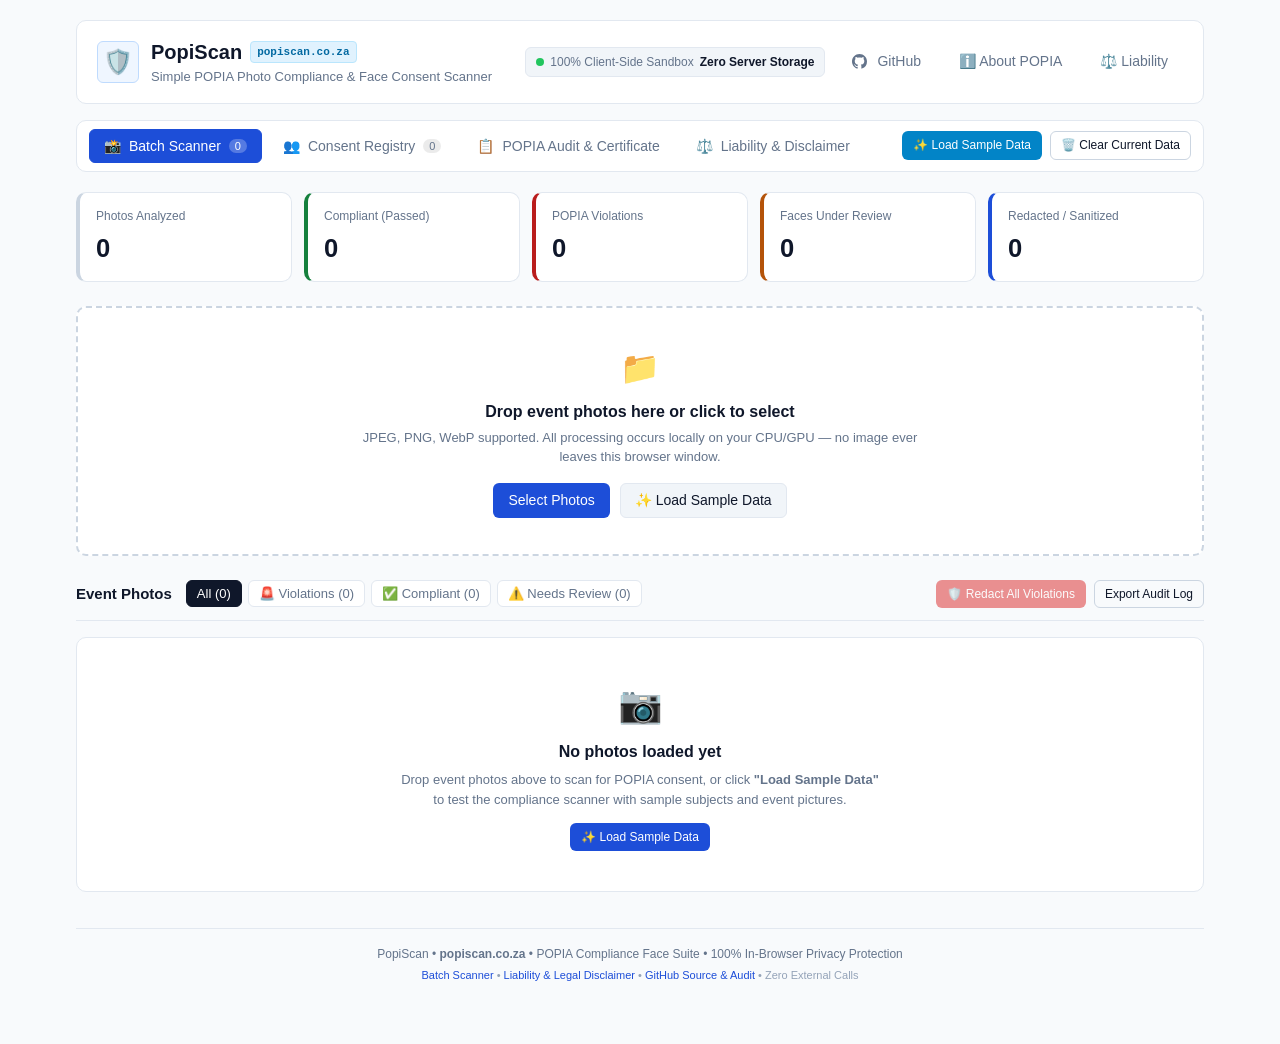
==== commit 26aadaf2: "fix(ui): remove 'Self-Hosted' wording from footer to prevent user confusion" ====
--- a/site/index.html
+++ b/site/index.html
@@ -452,8 +452,7 @@
         <a href="index.html" class="footer-link">Batch Scanner</a> • 
         <a href="liability.html" class="footer-link">Liability &amp; Legal Disclaimer</a> • 
         <a href="https://github.com/methinked/popiscan" target="_blank" rel="noopener noreferrer" class="footer-link">GitHub Source &amp; Audit</a> • 
-        <span>Zero External Calls</span> • 
-        <span>Self-Hosted &amp; Private</span>
+        <span>Zero External Calls</span>
       </div>
     </footer>
   </div>
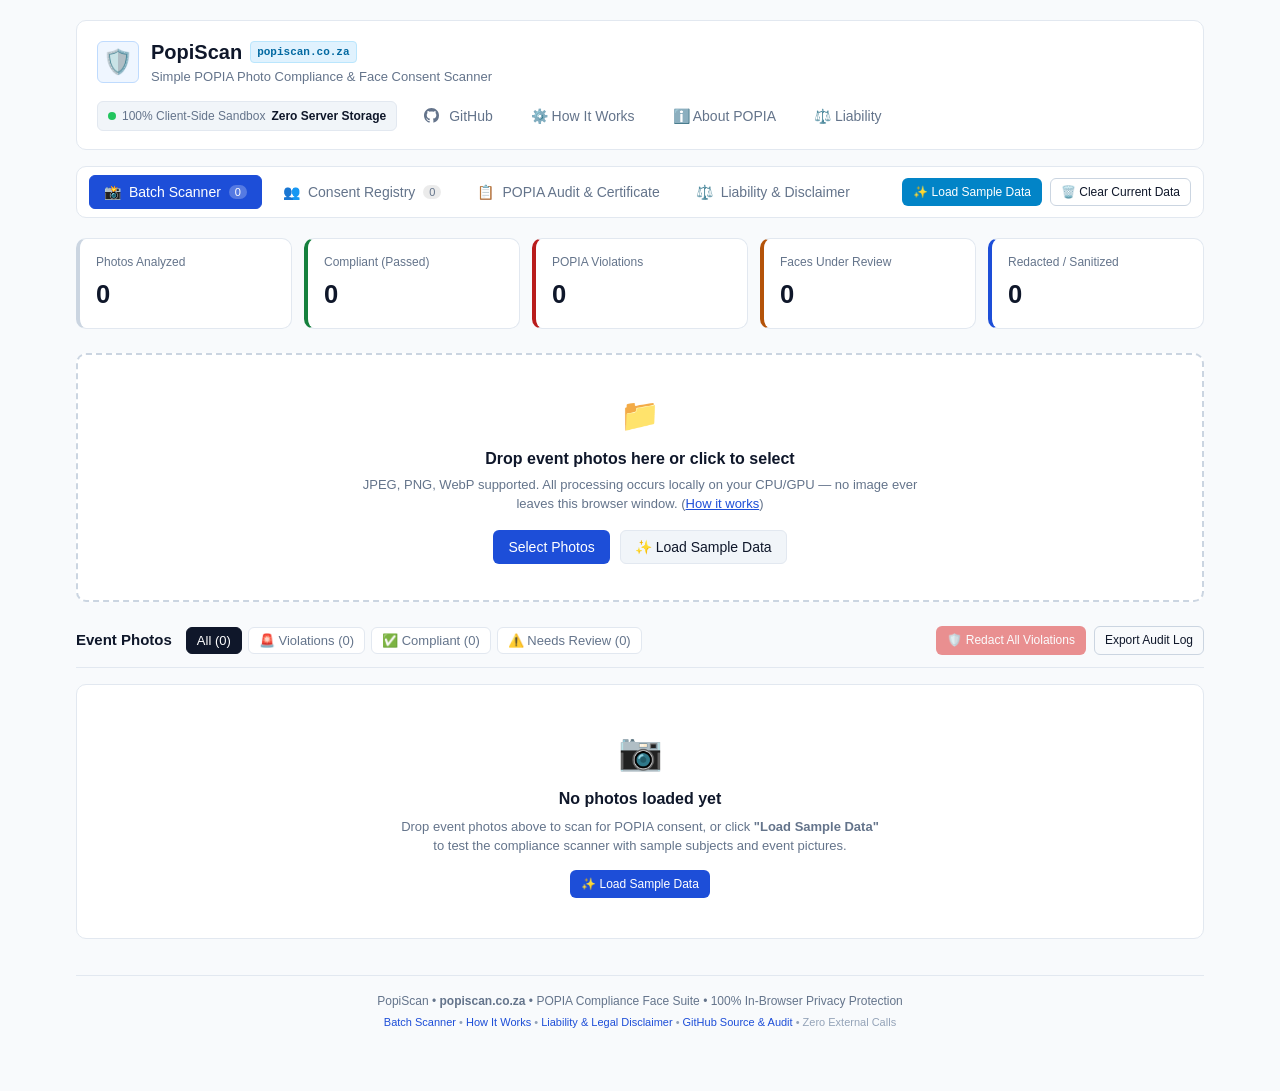
==== commit f9ae233d: "feat(docs): add comprehensive 'How It Works' in-browser architecture and algorithms page" ====
--- a/site/index.html
+++ b/site/index.html
@@ -5,7 +5,7 @@
   <meta name="viewport" content="width=device-width, initial-scale=1.0">
   <title>PopiScan — POPIA Photo Compliance & Face Consent Scanner</title>
   <meta name="description" content="Simple client-side POPIA photo consent tracker and face compliance scanner. 100% in-browser processing — zero photos or biometric data leave your device.">
-  <link rel="stylesheet" href="css/style.css?v=4">
+  <link rel="stylesheet" href="css/style.css?v=5">
 </head>
 <body>
   <div class="app-shell">
@@ -30,6 +30,7 @@
               <svg width="15" height="15" viewBox="0 0 24 24" fill="currentColor" style="display: inline-block; vertical-align: -2px; margin-right: 4px;" aria-hidden="true"><path d="M12 0C5.37 0 0 5.37 0 12c0 5.31 3.435 9.795 8.205 11.385.6.105.825-.255.825-.57 0-.285-.015-1.23-.015-2.235-3.015.555-3.795-.735-4.035-1.41-.135-.345-.72-1.41-1.23-1.695-.42-.225-1.02-.78-.015-.795.945-.015 1.62.87 1.845 1.23 1.08 1.815 2.805 1.305 3.495.99.105-.78.42-1.305.765-1.605-2.67-.3-5.46-1.335-5.46-5.925 0-1.305.465-2.385 1.23-3.225-.12-.3-.54-1.53.12-3.18 0 0 1.005-.315 3.3 1.23.96-.27 1.98-.405 3-.405s2.04.135 3 .405c2.295-1.56 3.3-1.23 3.3-1.23.66 1.65.24 2.88.12 3.18.765.84 1.23 1.905 1.23 3.225 0 4.605-2.805 5.625-5.475 5.925.435.375.81 1.095.81 2.22 0 1.605-.015 2.895-.015 3.3 0 .315.225.69.825.57A12.02 12.02 0 0024 12c0-6.63-5.37-12-12-12z"/></svg>
               GitHub
             </a>
+            <a href="how-it-works.html" class="btn btn-ghost" title="How It Works: In-Browser Architecture & Algorithms">⚙️ How It Works</a>
             <button id="btn-about" class="btn btn-ghost" title="About & Architecture">ℹ️ About POPIA</button>
             <a href="liability.html" class="btn btn-ghost" title="Legal Disclaimer & Liability Notice">⚖️ Liability</a>
           </div>
@@ -94,7 +95,7 @@
           <div id="drop-zone" class="drop-zone">
             <div class="drop-icon">📁</div>
             <div class="drop-title">Drop event photos here or click to select</div>
-            <p class="drop-desc">JPEG, PNG, WebP supported. All processing occurs locally on your CPU/GPU — no image ever leaves this browser window.</p>
+            <p class="drop-desc">JPEG, PNG, WebP supported. All processing occurs locally on your CPU/GPU — no image ever leaves this browser window. (<a href="how-it-works.html" style="color: var(--primary); text-decoration: underline;">How it works</a>)</p>
             <div class="drop-buttons">
               <label for="file-input" class="btn btn-primary">
                 <span>Select Photos</span>
@@ -432,10 +433,10 @@
           <button id="modal-about-close" class="modal-close-btn">&times;</button>
         </div>
         <div class="modal-body about-content">
-          <p><strong>PopiScan</strong> (popiscan.co.za) is built on a 100% zero-knowledge client architecture:</p>
+          <p><strong>PopiScan</strong> (popiscan.co.za) is built on a 100% zero-knowledge client architecture (<a href="how-it-works.html" class="footer-link" style="text-decoration: underline; font-weight: 600;">Technical &amp; Mathematical Specification</a>):</p>
           <ul class="about-points">
             <li><strong>Zero Server Liability:</strong> Traditional face recognition requires uploading sensitive biometric images of children and staff to a cloud server, creating massive POPIA Section 19 security risk and data breach liability.</li>
-            <li><strong>100% Client-Side Processing:</strong> All facial feature detection, matching against your local roster, and privacy redaction happen strictly within your browser sandbox via WebAssembly and HTML5 Canvas.</li>
+            <li><strong>100% Client-Side Processing:</strong> All facial feature detection, matching against your local roster, and privacy redaction happen strictly within your browser sandbox via WebAssembly and HTML5 Canvas. (<a href="how-it-works.html" class="footer-link" style="text-decoration: underline;">How it works</a>)</li>
             <li><strong>Open Source &amp; Auditable:</strong> The entire codebase is open source under GPLv3 and available for independent security audit on <a href="https://github.com/methinked/popiscan" target="_blank" rel="noopener noreferrer" class="footer-link">GitHub</a>.</li>
             <li><strong>POPIA Section 35 Strict Adherence:</strong> Special personal information (biometric data of minors) is never transmitted across the network, stored in a remote database, or processed by third-party APIs.</li>
             <li><strong>Immediate Anonymization:</strong> Flagged non-consenting individuals can be blurred, masked, or pixelated in one click before event photos are published or shared.</li>
@@ -450,6 +451,7 @@
       <div>PopiScan • <strong>popiscan.co.za</strong> • POPIA Compliance Face Suite • 100% In-Browser Privacy Protection</div>
       <div class="footer-links">
         <a href="index.html" class="footer-link">Batch Scanner</a> • 
+        <a href="how-it-works.html" class="footer-link">How It Works</a> • 
         <a href="liability.html" class="footer-link">Liability &amp; Legal Disclaimer</a> • 
         <a href="https://github.com/methinked/popiscan" target="_blank" rel="noopener noreferrer" class="footer-link">GitHub Source &amp; Audit</a> • 
         <span>Zero External Calls</span>
--- a/site/css/style.css
+++ b/site/css/style.css
@@ -1287,6 +1287,304 @@
   background: #dbeafe;
 }
 
+/* ---------------- How It Works & Technical Architecture ---------------- */
+.tech-container {
+  max-width: 980px;
+  margin: 0 auto;
+}
+
+.tech-card {
+  background: var(--bg-surface);
+  border: 1px solid var(--border-dark);
+  border-radius: var(--radius-lg);
+  padding: 32px 36px;
+}
+
+.tech-header {
+  border-bottom: 2px solid var(--border);
+  padding-bottom: 20px;
+  margin-bottom: 24px;
+}
+
+.tech-header h1 {
+  font-size: 1.65rem;
+  font-weight: 800;
+  margin-bottom: 8px;
+  color: var(--text);
+  letter-spacing: -0.02em;
+}
+
+.tech-subtitle {
+  font-size: 14px;
+  color: var(--text-muted);
+  line-height: 1.6;
+}
+
+.tech-badge {
+  display: inline-block;
+  font-size: 11px;
+  font-weight: 700;
+  text-transform: uppercase;
+  background: #eff6ff;
+  color: var(--primary);
+  border: 1px solid #bfdbfe;
+  padding: 3px 8px;
+  border-radius: 4px;
+  margin-bottom: 10px;
+  font-family: var(--mono);
+}
+
+.tech-badge-success {
+  background: var(--success-bg);
+  color: var(--success);
+  border-color: var(--success-border);
+}
+
+.tldr-box {
+  background: #f0fdf4;
+  border: 1px solid #bbf7d0;
+  border-left: 5px solid #16a34a;
+  border-radius: var(--radius);
+  padding: 20px 24px;
+  margin-bottom: 30px;
+}
+
+.tldr-title {
+  display: flex;
+  align-items: center;
+  gap: 8px;
+  font-size: 16px;
+  font-weight: 700;
+  color: #15803d;
+  margin-bottom: 8px;
+}
+
+.tldr-desc {
+  font-size: 14px;
+  color: #166534;
+  line-height: 1.65;
+}
+
+.tldr-steps {
+  margin-top: 16px;
+  display: grid;
+  grid-template-columns: repeat(auto-fit, minmax(200px, 1fr));
+  gap: 12px;
+}
+
+.tldr-step-card {
+  background: #ffffff;
+  border: 1px solid #dcfce7;
+  border-radius: var(--radius);
+  padding: 12px 14px;
+}
+
+.tldr-step-num {
+  display: inline-block;
+  background: #16a34a;
+  color: #ffffff;
+  font-weight: 700;
+  font-size: 11px;
+  padding: 2px 7px;
+  border-radius: 999px;
+  margin-bottom: 6px;
+}
+
+.tldr-step-title {
+  font-weight: 700;
+  font-size: 13.5px;
+  color: #0f172a;
+  margin-bottom: 4px;
+}
+
+.tldr-step-text {
+  font-size: 12.5px;
+  color: #334155;
+  line-height: 1.5;
+}
+
+.pipeline-diagram {
+  display: flex;
+  align-items: stretch;
+  flex-wrap: wrap;
+  gap: 8px;
+  background: var(--bg-subtle);
+  border: 1px solid var(--border);
+  padding: 16px;
+  border-radius: var(--radius);
+  margin: 18px 0 26px;
+}
+
+.pipeline-node {
+  flex: 1 1 150px;
+  background: var(--bg-surface);
+  border: 1px solid var(--border-dark);
+  border-radius: var(--radius);
+  padding: 10px 12px;
+  display: flex;
+  flex-direction: column;
+  gap: 4px;
+}
+
+.pipeline-node-icon {
+  font-size: 18px;
+}
+
+.pipeline-node-name {
+  font-size: 12.5px;
+  font-weight: 700;
+  color: var(--text);
+}
+
+.pipeline-node-detail {
+  font-size: 11px;
+  color: var(--text-muted);
+  line-height: 1.4;
+}
+
+.pipeline-connector {
+  display: flex;
+  align-items: center;
+  color: var(--primary);
+  font-weight: bold;
+  font-size: 16px;
+  user-select: none;
+}
+
+.math-card {
+  background: #0f172a;
+  color: #f8fafc;
+  border-radius: var(--radius);
+  padding: 16px 20px;
+  margin: 14px 0;
+  font-family: var(--mono);
+  font-size: 13px;
+  line-height: 1.6;
+  overflow-x: auto;
+  border: 1px solid #334155;
+}
+
+.math-formula {
+  color: #38bdf8;
+  font-weight: 600;
+  font-size: 14px;
+  margin: 6px 0;
+}
+
+.math-label {
+  font-size: 11px;
+  text-transform: uppercase;
+  letter-spacing: 0.05em;
+  color: #94a3b8;
+  margin-bottom: 4px;
+}
+
+.math-explanation {
+  color: #cbd5e1;
+  font-size: 12px;
+  margin-top: 8px;
+  border-top: 1px solid #1e293b;
+  padding-top: 6px;
+  line-height: 1.5;
+}
+
+.comp-table-wrap {
+  overflow-x: auto;
+  margin: 20px 0;
+  border: 1px solid var(--border-dark);
+  border-radius: var(--radius);
+}
+
+.comp-table {
+  width: 100%;
+  border-collapse: collapse;
+  font-size: 13.5px;
+  text-align: left;
+}
+
+.comp-table th, .comp-table td {
+  padding: 12px 16px;
+  border-bottom: 1px solid var(--border);
+  vertical-align: top;
+}
+
+.comp-table th {
+  background: var(--bg-subtle);
+  font-weight: 700;
+  color: var(--text);
+  border-bottom: 2px solid var(--border-dark);
+}
+
+.comp-table tr:last-child td {
+  border-bottom: none;
+}
+
+.comp-table tr:nth-child(even) td {
+  background: #fafbfc;
+}
+
+.comp-badge-good {
+  display: inline-block;
+  padding: 2px 7px;
+  border-radius: 4px;
+  font-size: 11.5px;
+  font-weight: 600;
+  background: #dcfce7;
+  color: #15803d;
+}
+
+.comp-badge-bad {
+  display: inline-block;
+  padding: 2px 7px;
+  border-radius: 4px;
+  font-size: 11.5px;
+  font-weight: 600;
+  background: #fee2e2;
+  color: #b91c1c;
+}
+
+.tech-callout {
+  background: var(--bg-subtle);
+  border: 1px solid var(--border);
+  border-left: 4px solid var(--primary);
+  border-radius: var(--radius);
+  padding: 14px 18px;
+  margin: 16px 0;
+}
+
+.tech-callout-title {
+  font-size: 13.5px;
+  font-weight: 700;
+  color: var(--primary);
+  margin-bottom: 4px;
+}
+
+.tech-callout p {
+  font-size: 13px;
+  color: var(--text);
+  line-height: 1.55;
+  margin: 0;
+}
+
+.audit-steps-box {
+  background: #f8fafc;
+  border: 1px solid var(--border);
+  border-radius: var(--radius);
+  padding: 16px 20px;
+  margin: 16px 0;
+}
+
+.audit-steps-box ol {
+  margin-left: 20px;
+  color: #334155;
+  font-size: 13.5px;
+  line-height: 1.65;
+}
+
+.audit-steps-box ol li {
+  margin-bottom: 8px;
+}
+
 /* Print Styles */
 @media print {
   body {
@@ -1295,7 +1593,7 @@
   .masthead, .subnav, .metrics-bar, .upload-container, .toolbar, .app-footer, .audit-footer-actions, .quick-actions {
     display: none !important;
   }
-  .audit-card, .legal-card {
+  .audit-card, .legal-card, .tech-card {
     border: none;
     padding: 0;
   }
